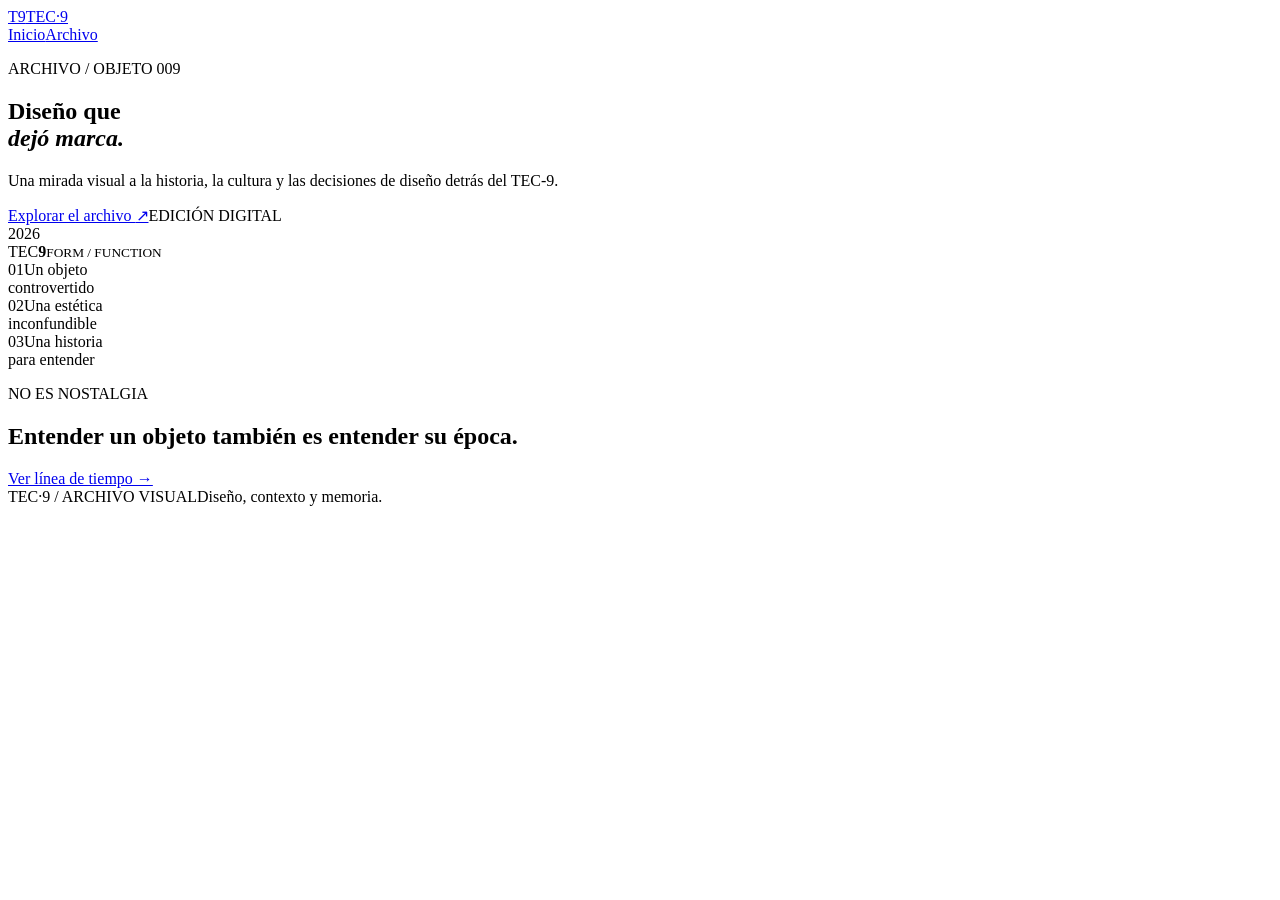
==== index.html @ cc38da4a "Create index.html" ====
<!doctype html>
<html lang="es">
<head>
  <meta charset="utf-8">
  <meta name="viewport" content="width=device-width, initial-scale=1">
  <title>TEC-9 — Archivo de diseño</title>
  <meta name="description" content="Un archivo visual e histórico sobre el diseño TEC-9.">
  <link rel="stylesheet" href="styles.css">
</head>
<body>
  <header class="nav shell">
    <a class="brand" href="index.html"><span class="brand-mark">T9</span><span>TEC<span class="accent">·</span>9</span></a>
    <nav><a class="active" href="index.html">Inicio</a><a href="historia.html">Archivo</a></nav>
  </header>

  <main>
    <section class="hero shell">
      <div class="hero-copy">
        <p class="eyebrow">ARCHIVO / OBJETO 009</p>
        <h1>Diseño que<br><em>dejó marca.</em></h1>
        <p class="lede">Una mirada visual a la historia, la cultura y las decisiones de diseño detrás del TEC-9.</p>
        <div class="actions"><a class="button" href="historia.html">Explorar el archivo <span>↗</span></a><span class="micro">EDICIÓN DIGITAL<br>2026</span></div>
      </div>
      <div class="hero-object" aria-label="Ilustración abstracta del objeto TEC-9">
        <div class="glow"></div><div class="object-ring ring-one"></div><div class="object-ring ring-two"></div>
        <div class="object-card"><span>TEC</span><strong>9</strong><small>FORM / FUNCTION</small></div>
        <div class="crosshair"><i></i><b></b><i></i><b></b></div>
      </div>
    </section>

    <section class="stats shell">
      <div><span class="stat-number">01</span><span>Un objeto<br>controvertido</span></div>
      <div><span class="stat-number">02</span><span>Una estética<br>inconfundible</span></div>
      <div><span class="stat-number">03</span><span>Una historia<br>para entender</span></div>
    </section>

    <section class="statement shell"><p class="eyebrow">NO ES NOSTALGIA</p><h2>Entender un objeto también es entender <span>su época.</span></h2><a href="historia.html" class="text-link">Ver línea de tiempo →</a></section>
  </main>
  <footer class="shell footer"><span>TEC·9 / ARCHIVO VISUAL</span><span>Diseño, contexto y memoria.</span></footer>
</body>
</html>
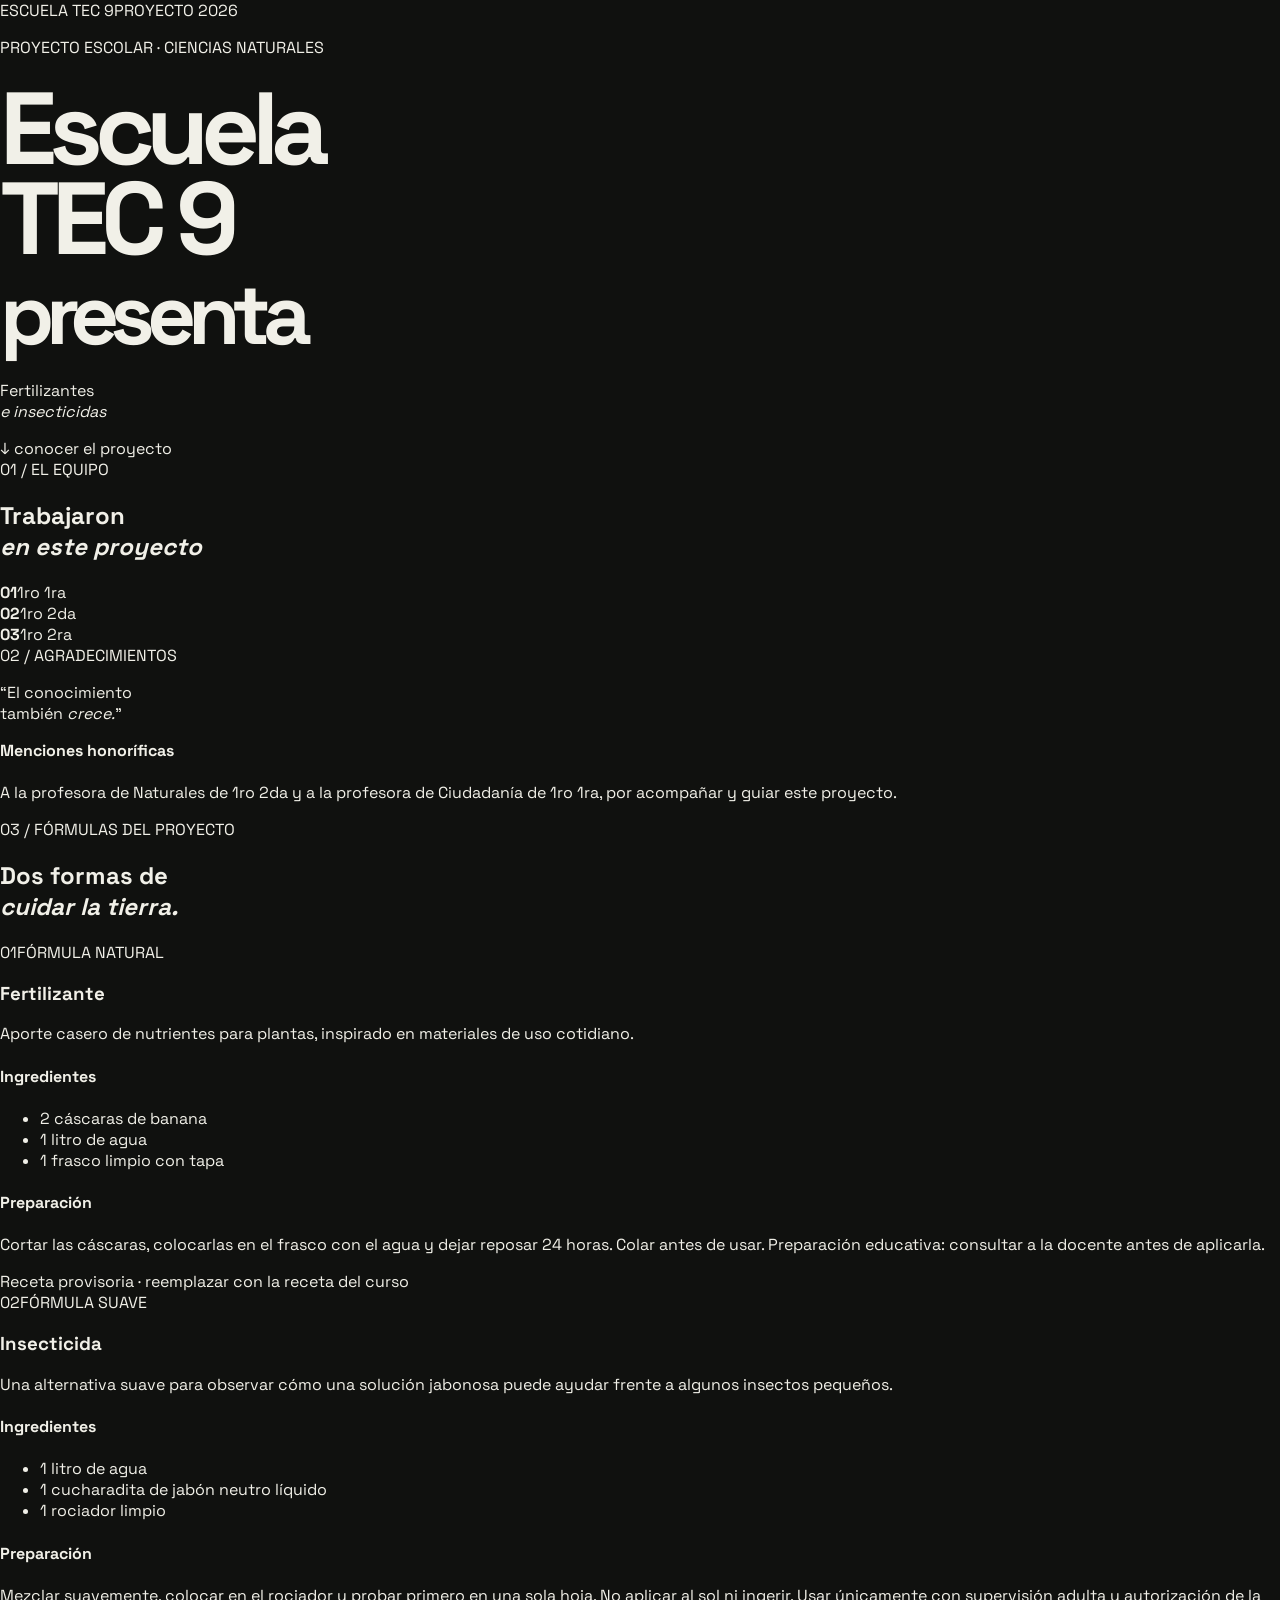
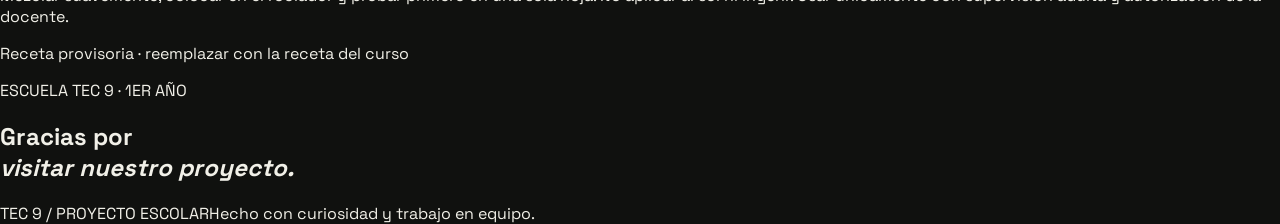
==== commit 4fc885c7: "Redesign TEC 9 school project website" ====
--- a/index.html
+++ b/index.html
@@ -1,41 +1,14 @@
 <!doctype html>
 <html lang="es">
-<head>
-  <meta charset="utf-8">
-  <meta name="viewport" content="width=device-width, initial-scale=1">
-  <title>TEC-9 — Archivo de diseño</title>
-  <meta name="description" content="Un archivo visual e histórico sobre el diseño TEC-9.">
-  <link rel="stylesheet" href="styles.css">
-</head>
+<head><meta charset="utf-8"><meta name="viewport" content="width=device-width,initial-scale=1"><title>Escuela TEC 9 presenta — Fertilizantes e insecticidas</title><meta name="description" content="Proyecto escolar sobre fertilizantes e insecticidas naturales."><link rel="stylesheet" href="styles.css"></head>
 <body>
-  <header class="nav shell">
-    <a class="brand" href="index.html"><span class="brand-mark">T9</span><span>TEC<span class="accent">·</span>9</span></a>
-    <nav><a class="active" href="index.html">Inicio</a><a href="historia.html">Archivo</a></nav>
-  </header>
-
+  <div class="grain"></div>
+  <header class="top"><span>ESCUELA TEC 9</span><span>PROYECTO 2026</span></header>
   <main>
-    <section class="hero shell">
-      <div class="hero-copy">
-        <p class="eyebrow">ARCHIVO / OBJETO 009</p>
-        <h1>Diseño que<br><em>dejó marca.</em></h1>
-        <p class="lede">Una mirada visual a la historia, la cultura y las decisiones de diseño detrás del TEC-9.</p>
-        <div class="actions"><a class="button" href="historia.html">Explorar el archivo <span>↗</span></a><span class="micro">EDICIÓN DIGITAL<br>2026</span></div>
-      </div>
-      <div class="hero-object" aria-label="Ilustración abstracta del objeto TEC-9">
-        <div class="glow"></div><div class="object-ring ring-one"></div><div class="object-ring ring-two"></div>
-        <div class="object-card"><span>TEC</span><strong>9</strong><small>FORM / FUNCTION</small></div>
-        <div class="crosshair"><i></i><b></b><i></i><b></b></div>
-      </div>
-    </section>
-
-    <section class="stats shell">
-      <div><span class="stat-number">01</span><span>Un objeto<br>controvertido</span></div>
-      <div><span class="stat-number">02</span><span>Una estética<br>inconfundible</span></div>
-      <div><span class="stat-number">03</span><span>Una historia<br>para entender</span></div>
-    </section>
-
-    <section class="statement shell"><p class="eyebrow">NO ES NOSTALGIA</p><h2>Entender un objeto también es entender <span>su época.</span></h2><a href="historia.html" class="text-link">Ver línea de tiempo →</a></section>
-  </main>
-  <footer class="shell footer"><span>TEC·9 / ARCHIVO VISUAL</span><span>Diseño, contexto y memoria.</span></footer>
-</body>
-</html>
+    <section class="cover"><div class="orb orb-a"></div><div class="orb orb-b"></div><p class="kicker reveal">PROYECTO ESCOLAR · CIENCIAS NATURALES</p><h1 class="reveal delay-1">Escuela<br><span>TEC 9</span><br><small>presenta</small></h1><div class="title-line reveal delay-2"><span></span><p>Fertilizantes<br><i>e insecticidas</i></p></div><a class="scroll reveal delay-3" href="#equipo">↓ conocer el proyecto</a></section>
+    <section id="equipo" class="section team"><div class="section-label">01 / EL EQUIPO</div><div><h2>Trabajaron<br><em>en este proyecto</em></h2><div class="classes"><div><b>01</b><span>1ro 1ra</span></div><div><b>02</b><span>1ro 2da</span></div><div><b>03</b><span>1ro 2ra</span></div></div></div></section>
+    <section class="honors"><div class="section-label">02 / AGRADECIMIENTOS</div><div class="honor-copy"><p class="big-quote">“El conocimiento<br>también <em>crece.</em>”</p><p class="honor-text"><strong>Menciones honoríficas</strong><br><br>A la profesora de Naturales de 1ro 2da y a la profesora de Ciudadanía de 1ro 1ra, por acompañar y guiar este proyecto.</p></div></section>
+    <section id="recetas" class="recipes section"><div class="section-label">03 / FÓRMULAS DEL PROYECTO</div><h2>Dos formas de<br><em>cuidar la tierra.</em></h2><div class="recipe-grid"><article class="recipe fertilizer"><div class="recipe-top"><span class="number">01</span><span class="tag">FÓRMULA NATURAL</span></div><h3>Fertilizante</h3><p class="intro">Aporte casero de nutrientes para plantas, inspirado en materiales de uso cotidiano.</p><h4>Ingredientes</h4><ul><li>2 cáscaras de banana</li><li>1 litro de agua</li><li>1 frasco limpio con tapa</li></ul><h4>Preparación</h4><p>Cortar las cáscaras, colocarlas en el frasco con el agua y dejar reposar 24 horas. Colar antes de usar. Preparación educativa: consultar a la docente antes de aplicarla.</p><span class="recipe-note">Receta provisoria · reemplazar con la receta del curso</span></article><article class="recipe insecticide"><div class="recipe-top"><span class="number">02</span><span class="tag">FÓRMULA SUAVE</span></div><h3>Insecticida</h3><p class="intro">Una alternativa suave para observar cómo una solución jabonosa puede ayudar frente a algunos insectos pequeños.</p><h4>Ingredientes</h4><ul><li>1 litro de agua</li><li>1 cucharadita de jabón neutro líquido</li><li>1 rociador limpio</li></ul><h4>Preparación</h4><p>Mezclar suavemente, colocar en el rociador y probar primero en una sola hoja. No aplicar al sol ni ingerir. Usar únicamente con supervisión adulta y autorización de la docente.</p><span class="recipe-note">Receta provisoria · reemplazar con la receta del curso</span></article></div></section>
+    <section class="closing"><p class="kicker">ESCUELA TEC 9 · 1ER AÑO</p><h2>Gracias por<br><em>visitar nuestro proyecto.</em></h2></section>
+  </main><footer><span>TEC 9 / PROYECTO ESCOLAR</span><span>Hecho con curiosidad y trabajo en equipo.</span></footer>
+</body></html>
--- a/styles.css
+++ b/styles.css
@@ -0,0 +1,2 @@
+@import url('https://fonts.googleapis.com/css2?family=DM+Mono:wght@400;500&family=Space+Grotesk:wght@400;500;600;700&display=swap');
+:root{--bg:#10110f;--panel:#171916;--ink:#f1f0e8;--muted:#a5a69a;--line:#34372e;--lime:#d8f56b;--orange:#ff704d}*{box-sizing:border-box}body{margin:0;background:var(--bg);color:var(--ink);font-family:'Space Grotesk',sans-serif}a{color:inherit;text-decoration:none}.shell{width:min(1120px,calc(100% - 48px));margin:auto}.nav{height:92px;display:flex;align-items:center;justify-content:space-between;border-bottom:1px solid var(--line)}.brand{display:flex;align-items:center;gap:10px;font-weight:700;letter-spacing:.08em}.brand-mark{display:grid;place-items:center;width:34px;height:34px;border:1px solid var(--lime);color:var(--lime);font:500 12px 'DM Mono',monospace}.accent{color:var(--lime)}nav{display:flex;gap:30px;font:12px 'DM Mono',monospace;text-transform:uppercase;color:var(--muted)}nav a{padding:10px 0}nav a.active,nav a:hover{color:var(--lime)}.hero{min-height:590px;display:grid;grid-template-columns:1fr 1fr;align-items:center;gap:40px}.eyebrow,.micro,.year,.note>span{font:500 11px 'DM Mono',monospace;letter-spacing:.13em;color:var(--lime)}h1{font-size:clamp(58px,8vw,104px);line-height:.88;letter-spacing:-.08em;margin:26px 0}.hero h1 em,.archive h1 em{font-style:normal;color:var(--lime)}.lede{max-width:390px;color:var(--muted);font-size:17px;line-height:1.5}.actions{display:flex;align-items:center;gap:25px;margin-top:38px}.button{background:var(--lime);color:#161811;padding:16px 20px;font-weight:700}.button span{margin-left:22px}.micro{color:var(--muted);line-height:1.5}.hero-object{height:430px;position:relative;display:grid;place-items:center;background:radial-gradient(circle at center,rgba(216,245,107,.18),transparent 35%)}.glow{position:absolute;width:210px;height:210px;border-radius:50%;background:var(--lime);filter:blur(80px);opacity:.13}.object-ring{position:absolute;border:1px solid var(--line);border-radius:50%}.ring-one{width:330px;height:330px}.ring-two{width:470px;height:470px;border-style:dashed;opacity:.6}.object-card{width:230px;height:300px;background:linear-gradient(145deg,#22251f,#0c0d0c);border:1px solid #626956;transform:rotate(-12deg);padding:27px;display:flex;flex-direction:column;justify-content:space-between;box-shadow:30px 30px 0 rgba(0,0,0,.22)}.object-card span{font:500 18px 'DM Mono';color:var(--lime)}.object-card strong{font-size:180px;line-height:.7;letter-spacing:-.15em}.object-card small{font:10px 'DM Mono';color:var(--muted);letter-spacing:.14em}.crosshair{position:absolute;width:290px;height:290px;border:1px solid var(--orange);border-radius:50%;opacity:.8}.crosshair i,.crosshair b{position:absolute;background:var(--orange)}.crosshair i{width:1px;height:20px;left:50%;top:-10px}.crosshair b{width:20px;height:1px;top:50%;left:-10px}.crosshair i:nth-child(3){top:auto;bottom:-10px}.crosshair b:nth-child(4){left:auto;right:-10px}.stats{border-top:1px solid var(--line);border-bottom:1px solid var(--line);display:grid;grid-template-columns:repeat(3,1fr);padding:27px 0}.stats div{display:flex;gap:20px;align-items:center;border-right:1px solid var(--line);padding-left:28px;color:var(--muted);font:13px 'DM Mono';line-height:1.5}.stats div:first-child{padding-left:0}.stats div:last-child{border:0}.stat-number{color:var(--lime);font-size:24px}.statement{padding:140px 0}.statement h2{max-width:800px;font-size:clamp(36px,5vw,64px);line-height:1.05;letter-spacing:-.06em;margin:25px 0 35px}.statement h2 span{color:var(--muted)}.text-link{color:var(--lime);font:13px 'DM Mono'}.footer{border-top:1px solid var(--line);padding:24px 0 35px;display:flex;justify-content:space-between;color:var(--muted);font:10px 'DM Mono';letter-spacing:.08em}.archive{padding:85px 0 110px}.archive-head{display:grid;grid-template-columns:1fr 1fr;gap:80px;align-items:end;margin-bottom:90px}.archive h1{font-size:clamp(58px,8vw,100px);margin-bottom:0}.archive-intro{color:var(--muted);line-height:1.6;max-width:390px;margin:0}.timeline{border-top:1px solid var(--line)}.timeline article{display:grid;grid-template-columns:170px 1fr;gap:30px;padding:30px 0;border-bottom:1px solid var(--line)}.timeline h2{font-size:27px;margin:0 0 10px}.timeline p{color:var(--muted);line-height:1.6;max-width:570px;margin:0}.year{padding-top:6px}.note{display:flex;gap:38px;background:var(--panel);padding:24px;margin:56px 0 32px}.note p{margin:0;color:var(--muted);font-size:13px;line-height:1.5}@media(max-width:700px){.shell{width:min(100% - 32px,1120px)}.nav{height:75px}.hero{grid-template-columns:1fr;padding:70px 0 45px}.hero-object{height:330px;order:-1}.object-card{transform:rotate(-8deg) scale(.78)}.ring-two{width:330px;height:330px}.crosshair{width:220px;height:220px}.stats{grid-template-columns:1fr;gap:18px}.stats div{border:0;padding-left:0}.statement{padding:90px 0}.archive{padding-top:60px}.archive-head{grid-template-columns:1fr;gap:30px;margin-bottom:55px}.timeline article{grid-template-columns:80px 1fr;gap:10px}.timeline h2{font-size:22px}.note{display:block}.note p{margin-top:14px}.footer{display:block;line-height:2}.footer span{display:block}}
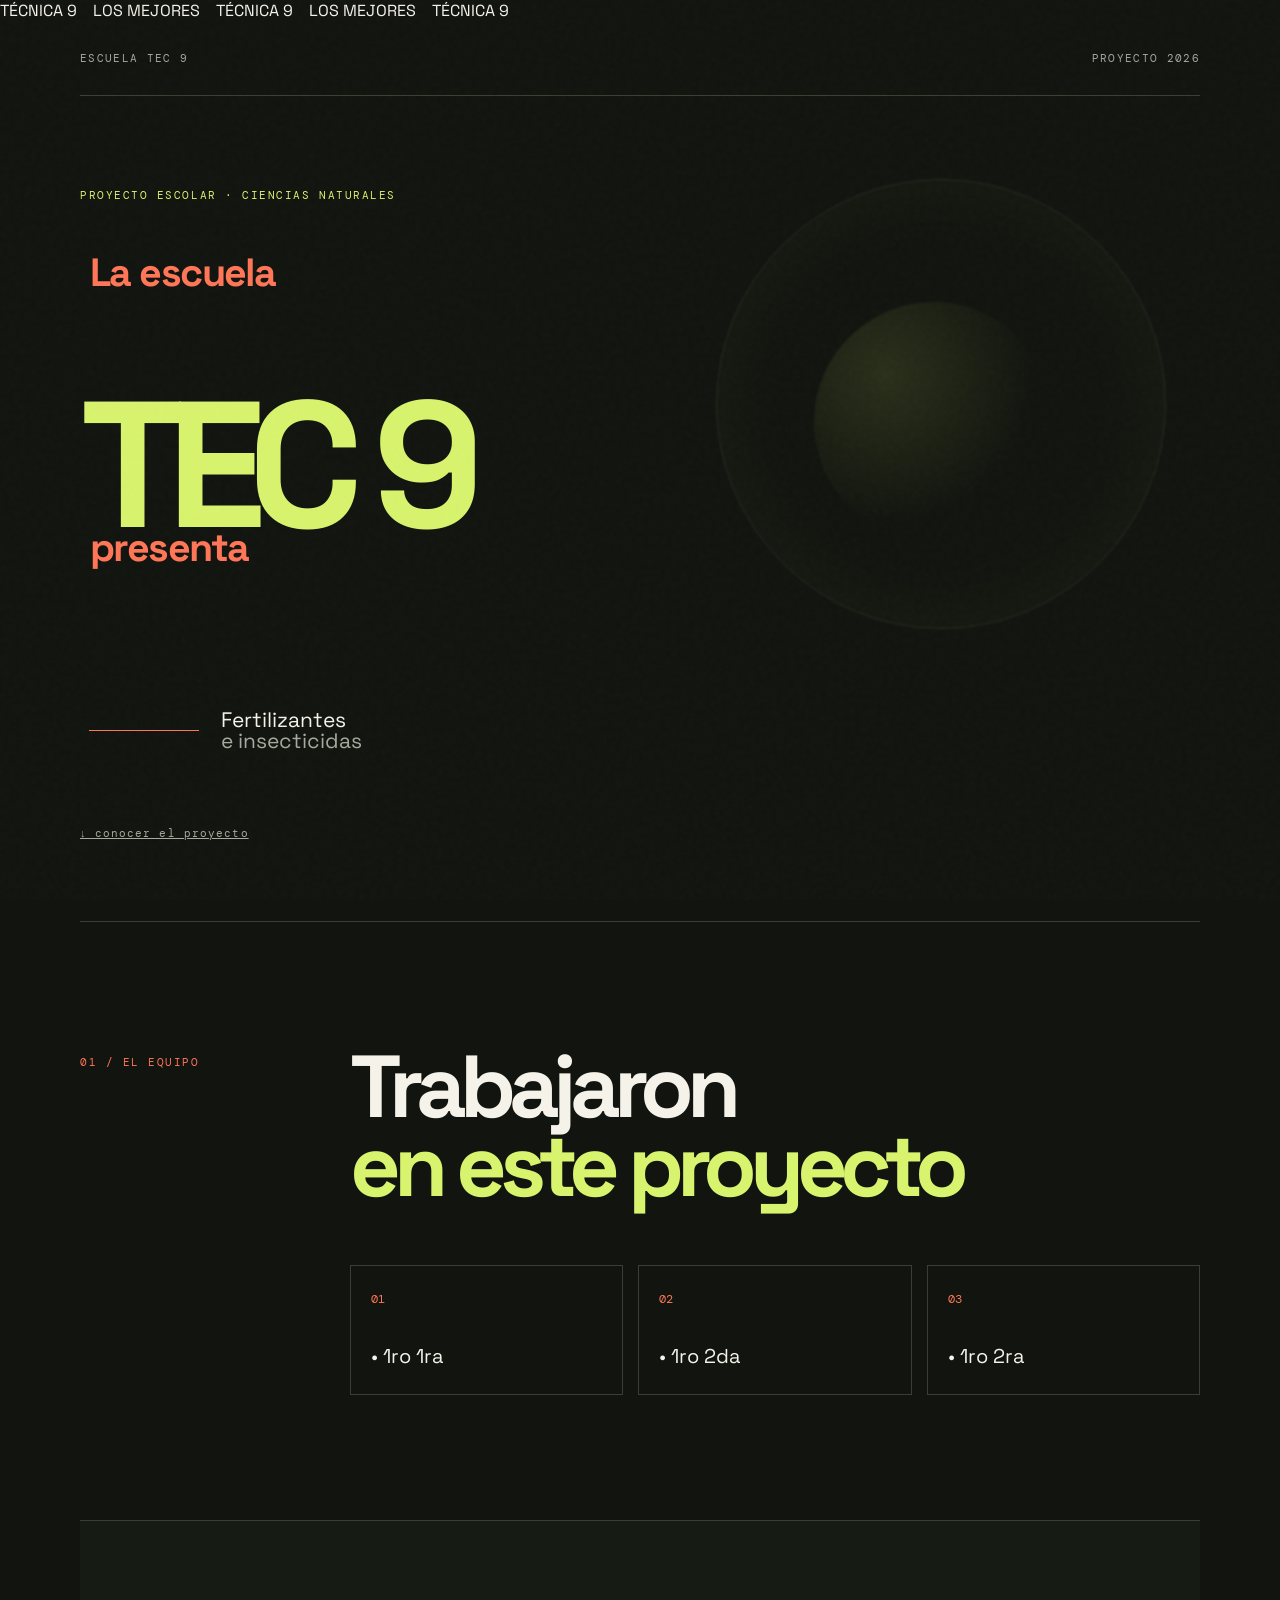
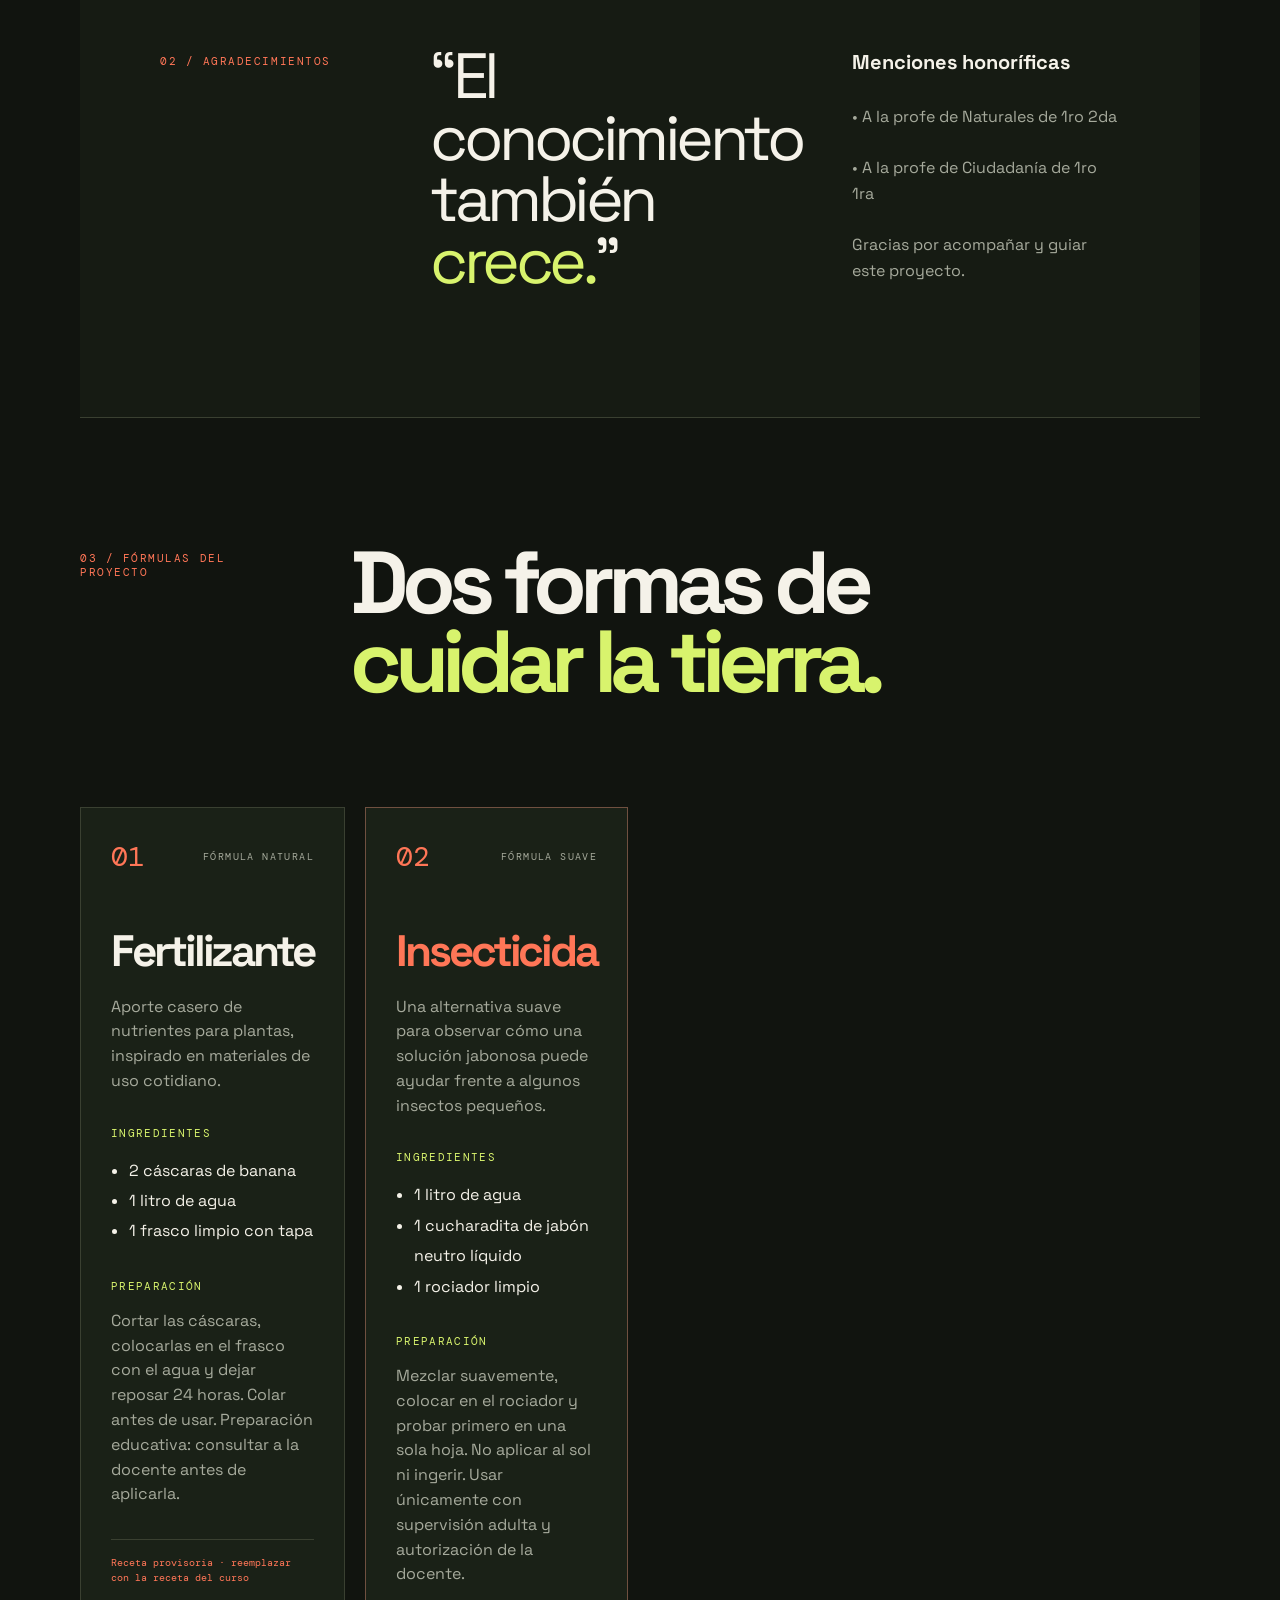
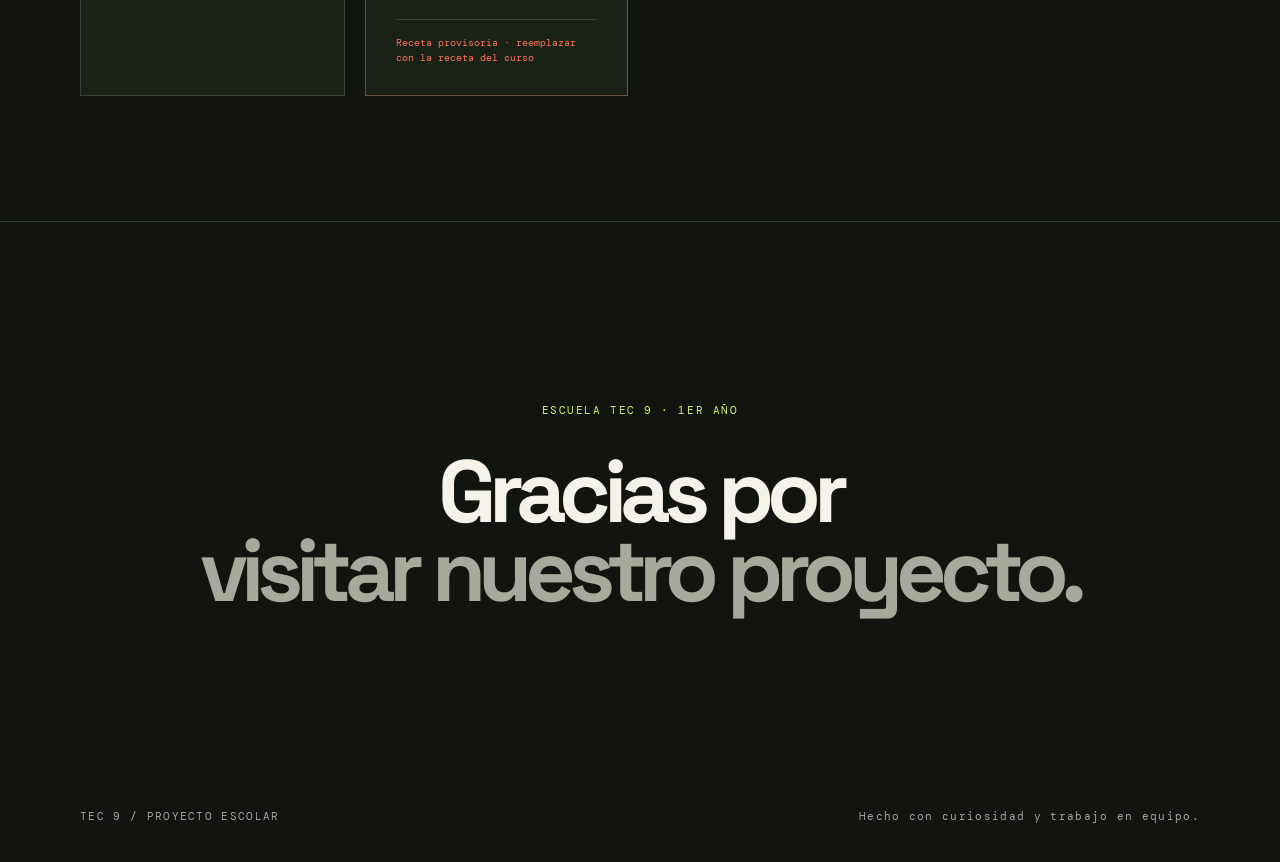
==== commit 17e496b7: "Center title and add emerald school banner" ====
--- a/index.html
+++ b/index.html
@@ -2,12 +2,12 @@
 <html lang="es">
 <head><meta charset="utf-8"><meta name="viewport" content="width=device-width,initial-scale=1"><title>Escuela TEC 9 presenta — Fertilizantes e insecticidas</title><meta name="description" content="Proyecto escolar sobre fertilizantes e insecticidas naturales."><link rel="stylesheet" href="styles.css"></head>
 <body>
-  <div class="grain"></div>
+  <div class="grain"></div><div class="ribbon" aria-hidden="true"><span>TÉCNICA 9&nbsp;&nbsp;&nbsp; LOS MEJORES&nbsp;&nbsp;&nbsp; TÉCNICA 9&nbsp;&nbsp;&nbsp; LOS MEJORES&nbsp;&nbsp;&nbsp; TÉCNICA 9</span></div>
   <header class="top"><span>ESCUELA TEC 9</span><span>PROYECTO 2026</span></header>
   <main>
-    <section class="cover"><div class="orb orb-a"></div><div class="orb orb-b"></div><p class="kicker reveal">PROYECTO ESCOLAR · CIENCIAS NATURALES</p><h1 class="reveal delay-1">Escuela<br><span>TEC 9</span><br><small>presenta</small></h1><div class="title-line reveal delay-2"><span></span><p>Fertilizantes<br><i>e insecticidas</i></p></div><a class="scroll reveal delay-3" href="#equipo">↓ conocer el proyecto</a></section>
-    <section id="equipo" class="section team"><div class="section-label">01 / EL EQUIPO</div><div><h2>Trabajaron<br><em>en este proyecto</em></h2><div class="classes"><div><b>01</b><span>1ro 1ra</span></div><div><b>02</b><span>1ro 2da</span></div><div><b>03</b><span>1ro 2ra</span></div></div></div></section>
-    <section class="honors"><div class="section-label">02 / AGRADECIMIENTOS</div><div class="honor-copy"><p class="big-quote">“El conocimiento<br>también <em>crece.</em>”</p><p class="honor-text"><strong>Menciones honoríficas</strong><br><br>A la profesora de Naturales de 1ro 2da y a la profesora de Ciudadanía de 1ro 1ra, por acompañar y guiar este proyecto.</p></div></section>
+    <section class="cover"><div class="orb orb-a"></div><div class="orb orb-b"></div><p class="kicker reveal">PROYECTO ESCOLAR · CIENCIAS NATURALES</p><h1 class="reveal delay-1"><small>La escuela</small><br><span>TEC 9</span><br><small>presenta</small></h1><div class="title-line reveal delay-2"><span></span><p>Fertilizantes<br><i>e insecticidas</i></p></div><a class="scroll reveal delay-3" href="#equipo">↓ conocer el proyecto</a></section>
+    <section id="equipo" class="section team"><div class="section-label">01 / EL EQUIPO</div><div><h2>Trabajaron<br><em>en este proyecto</em></h2><div class="classes"><div><b>01</b><span>• 1ro 1ra</span></div><div><b>02</b><span>• 1ro 2da</span></div><div><b>03</b><span>• 1ro 2ra</span></div></div></div></section>
+    <section class="honors"><div class="section-label">02 / AGRADECIMIENTOS</div><div class="honor-copy"><p class="big-quote">“El conocimiento<br>también <em>crece.</em>”</p><p class="honor-text"><strong>Menciones honoríficas</strong><br><br>• A la profe de Naturales de 1ro 2da<br><br>• A la profe de Ciudadanía de 1ro 1ra<br><br><span>Gracias por acompañar y guiar este proyecto.</span></p></div></section>
     <section id="recetas" class="recipes section"><div class="section-label">03 / FÓRMULAS DEL PROYECTO</div><h2>Dos formas de<br><em>cuidar la tierra.</em></h2><div class="recipe-grid"><article class="recipe fertilizer"><div class="recipe-top"><span class="number">01</span><span class="tag">FÓRMULA NATURAL</span></div><h3>Fertilizante</h3><p class="intro">Aporte casero de nutrientes para plantas, inspirado en materiales de uso cotidiano.</p><h4>Ingredientes</h4><ul><li>2 cáscaras de banana</li><li>1 litro de agua</li><li>1 frasco limpio con tapa</li></ul><h4>Preparación</h4><p>Cortar las cáscaras, colocarlas en el frasco con el agua y dejar reposar 24 horas. Colar antes de usar. Preparación educativa: consultar a la docente antes de aplicarla.</p><span class="recipe-note">Receta provisoria · reemplazar con la receta del curso</span></article><article class="recipe insecticide"><div class="recipe-top"><span class="number">02</span><span class="tag">FÓRMULA SUAVE</span></div><h3>Insecticida</h3><p class="intro">Una alternativa suave para observar cómo una solución jabonosa puede ayudar frente a algunos insectos pequeños.</p><h4>Ingredientes</h4><ul><li>1 litro de agua</li><li>1 cucharadita de jabón neutro líquido</li><li>1 rociador limpio</li></ul><h4>Preparación</h4><p>Mezclar suavemente, colocar en el rociador y probar primero en una sola hoja. No aplicar al sol ni ingerir. Usar únicamente con supervisión adulta y autorización de la docente.</p><span class="recipe-note">Receta provisoria · reemplazar con la receta del curso</span></article></div></section>
     <section class="closing"><p class="kicker">ESCUELA TEC 9 · 1ER AÑO</p><h2>Gracias por<br><em>visitar nuestro proyecto.</em></h2></section>
   </main><footer><span>TEC 9 / PROYECTO ESCOLAR</span><span>Hecho con curiosidad y trabajo en equipo.</span></footer>
--- a/styles.css
+++ b/styles.css
@@ -1,2 +1,2 @@
 @import url('https://fonts.googleapis.com/css2?family=DM+Mono:wght@400;500&family=Space+Grotesk:wght@400;500;600;700&display=swap');
-:root{--bg:#10110f;--panel:#171916;--ink:#f1f0e8;--muted:#a5a69a;--line:#34372e;--lime:#d8f56b;--orange:#ff704d}*{box-sizing:border-box}body{margin:0;background:var(--bg);color:var(--ink);font-family:'Space Grotesk',sans-serif}a{color:inherit;text-decoration:none}.shell{width:min(1120px,calc(100% - 48px));margin:auto}.nav{height:92px;display:flex;align-items:center;justify-content:space-between;border-bottom:1px solid var(--line)}.brand{display:flex;align-items:center;gap:10px;font-weight:700;letter-spacing:.08em}.brand-mark{display:grid;place-items:center;width:34px;height:34px;border:1px solid var(--lime);color:var(--lime);font:500 12px 'DM Mono',monospace}.accent{color:var(--lime)}nav{display:flex;gap:30px;font:12px 'DM Mono',monospace;text-transform:uppercase;color:var(--muted)}nav a{padding:10px 0}nav a.active,nav a:hover{color:var(--lime)}.hero{min-height:590px;display:grid;grid-template-columns:1fr 1fr;align-items:center;gap:40px}.eyebrow,.micro,.year,.note>span{font:500 11px 'DM Mono',monospace;letter-spacing:.13em;color:var(--lime)}h1{font-size:clamp(58px,8vw,104px);line-height:.88;letter-spacing:-.08em;margin:26px 0}.hero h1 em,.archive h1 em{font-style:normal;color:var(--lime)}.lede{max-width:390px;color:var(--muted);font-size:17px;line-height:1.5}.actions{display:flex;align-items:center;gap:25px;margin-top:38px}.button{background:var(--lime);color:#161811;padding:16px 20px;font-weight:700}.button span{margin-left:22px}.micro{color:var(--muted);line-height:1.5}.hero-object{height:430px;position:relative;display:grid;place-items:center;background:radial-gradient(circle at center,rgba(216,245,107,.18),transparent 35%)}.glow{position:absolute;width:210px;height:210px;border-radius:50%;background:var(--lime);filter:blur(80px);opacity:.13}.object-ring{position:absolute;border:1px solid var(--line);border-radius:50%}.ring-one{width:330px;height:330px}.ring-two{width:470px;height:470px;border-style:dashed;opacity:.6}.object-card{width:230px;height:300px;background:linear-gradient(145deg,#22251f,#0c0d0c);border:1px solid #626956;transform:rotate(-12deg);padding:27px;display:flex;flex-direction:column;justify-content:space-between;box-shadow:30px 30px 0 rgba(0,0,0,.22)}.object-card span{font:500 18px 'DM Mono';color:var(--lime)}.object-card strong{font-size:180px;line-height:.7;letter-spacing:-.15em}.object-card small{font:10px 'DM Mono';color:var(--muted);letter-spacing:.14em}.crosshair{position:absolute;width:290px;height:290px;border:1px solid var(--orange);border-radius:50%;opacity:.8}.crosshair i,.crosshair b{position:absolute;background:var(--orange)}.crosshair i{width:1px;height:20px;left:50%;top:-10px}.crosshair b{width:20px;height:1px;top:50%;left:-10px}.crosshair i:nth-child(3){top:auto;bottom:-10px}.crosshair b:nth-child(4){left:auto;right:-10px}.stats{border-top:1px solid var(--line);border-bottom:1px solid var(--line);display:grid;grid-template-columns:repeat(3,1fr);padding:27px 0}.stats div{display:flex;gap:20px;align-items:center;border-right:1px solid var(--line);padding-left:28px;color:var(--muted);font:13px 'DM Mono';line-height:1.5}.stats div:first-child{padding-left:0}.stats div:last-child{border:0}.stat-number{color:var(--lime);font-size:24px}.statement{padding:140px 0}.statement h2{max-width:800px;font-size:clamp(36px,5vw,64px);line-height:1.05;letter-spacing:-.06em;margin:25px 0 35px}.statement h2 span{color:var(--muted)}.text-link{color:var(--lime);font:13px 'DM Mono'}.footer{border-top:1px solid var(--line);padding:24px 0 35px;display:flex;justify-content:space-between;color:var(--muted);font:10px 'DM Mono';letter-spacing:.08em}.archive{padding:85px 0 110px}.archive-head{display:grid;grid-template-columns:1fr 1fr;gap:80px;align-items:end;margin-bottom:90px}.archive h1{font-size:clamp(58px,8vw,100px);margin-bottom:0}.archive-intro{color:var(--muted);line-height:1.6;max-width:390px;margin:0}.timeline{border-top:1px solid var(--line)}.timeline article{display:grid;grid-template-columns:170px 1fr;gap:30px;padding:30px 0;border-bottom:1px solid var(--line)}.timeline h2{font-size:27px;margin:0 0 10px}.timeline p{color:var(--muted);line-height:1.6;max-width:570px;margin:0}.year{padding-top:6px}.note{display:flex;gap:38px;background:var(--panel);padding:24px;margin:56px 0 32px}.note p{margin:0;color:var(--muted);font-size:13px;line-height:1.5}@media(max-width:700px){.shell{width:min(100% - 32px,1120px)}.nav{height:75px}.hero{grid-template-columns:1fr;padding:70px 0 45px}.hero-object{height:330px;order:-1}.object-card{transform:rotate(-8deg) scale(.78)}.ring-two{width:330px;height:330px}.crosshair{width:220px;height:220px}.stats{grid-template-columns:1fr;gap:18px}.stats div{border:0;padding-left:0}.statement{padding:90px 0}.archive{padding-top:60px}.archive-head{grid-template-columns:1fr;gap:30px;margin-bottom:55px}.timeline article{grid-template-columns:80px 1fr;gap:10px}.timeline h2{font-size:22px}.note{display:block}.note p{margin-top:14px}.footer{display:block;line-height:2}.footer span{display:block}}
+:root{--ink:#f5f2e9;--muted:#a6aa9c;--bg:#11140f;--green:#d8f36d;--orange:#ff7657;--line:#3a4031;--card:#1a2117}*{box-sizing:border-box}html{scroll-behavior:smooth}body{margin:0;background:var(--bg);color:var(--ink);font-family:'Space Grotesk',sans-serif}.grain{position:fixed;inset:0;pointer-events:none;opacity:.035;z-index:5;background-image:url("data:image/svg+xml,%3Csvg viewBox='0 0 180 180' xmlns='http://www.w3.org/2000/svg'%3E%3Cfilter id='n'%3E%3CfeTurbulence type='fractalNoise' baseFrequency='.9' numOctaves='3' stitchTiles='stitch'/%3E%3C/filter%3E%3Crect width='100%25' height='100%25' filter='url(%23n)' opacity='.7'/%3E%3C/svg%3E")}a{color:inherit}.top,footer{width:min(1120px,calc(100% - 48px));margin:auto;display:flex;justify-content:space-between;font:11px 'DM Mono';letter-spacing:.12em;color:var(--muted)}.top{padding:30px 0;border-bottom:1px solid var(--line)}.cover{min-height:calc(100vh - 75px);width:min(1120px,calc(100% - 48px));margin:auto;display:flex;flex-direction:column;justify-content:center;position:relative;overflow:hidden}.kicker,.section-label,.tag{font:11px 'DM Mono';letter-spacing:.14em;color:var(--green)}h1{font-size:clamp(75px,14vw,190px);line-height:.77;letter-spacing:-.1em;margin:45px 0 38px;position:relative;z-index:1}h1 span{color:var(--green)}h1 small{font-size:.22em;letter-spacing:-.04em;color:var(--orange);vertical-align:top;margin-left:10px}.title-line{display:flex;align-items:center;gap:22px;margin-left:9px}.title-line>span{height:1px;width:110px;background:var(--orange)}.title-line p{font-size:21px;line-height:1;margin:0}.title-line i{color:var(--muted);font-style:normal}.scroll{margin-top:75px;color:var(--muted);font:11px 'DM Mono';letter-spacing:.1em}.orb{position:absolute;border-radius:50%;filter:blur(1px);opacity:.55}.orb-a{width:450px;height:450px;right:3%;top:10%;border:1px solid var(--line);box-shadow:inset 0 0 90px rgba(216,243,109,.08)}.orb-b{width:240px;height:240px;right:13%;top:25%;background:radial-gradient(circle at 30% 30%,var(--green),transparent 65%);opacity:.12}.section,.honors{width:min(1120px,calc(100% - 48px));margin:auto;padding:125px 0;border-top:1px solid var(--line);display:grid;grid-template-columns:220px 1fr;gap:50px}.section-label{padding-top:8px;color:var(--orange)}h2{font-size:clamp(48px,7vw,88px);line-height:.9;letter-spacing:-.08em;margin:0 0 60px}h2 em{font-style:normal;color:var(--green)}.classes{display:grid;grid-template-columns:repeat(3,1fr);gap:15px}.classes div{border:1px solid var(--line);padding:25px 20px;min-height:130px;display:flex;flex-direction:column;justify-content:space-between}.classes b{font:12px 'DM Mono';color:var(--orange)}.classes span{font-size:20px}.honors{background:#161b13;max-width:none;padding-left:max(24px,calc((100% - 1120px)/2));padding-right:max(24px,calc((100% - 1120px)/2))}.honor-copy{display:grid;grid-template-columns:1.2fr 1fr;gap:50px}.big-quote{font-size:clamp(38px,5vw,70px);letter-spacing:-.07em;line-height:.96;margin:0}.big-quote em{color:var(--green);font-style:normal}.honor-text{color:var(--muted);line-height:1.6;margin:0}.honor-text strong{color:var(--ink);font-size:20px}.recipes h2{margin-bottom:55px}.recipe-grid{display:grid;grid-template-columns:1fr 1fr;gap:20px}.recipe{padding:30px;background:var(--card);border:1px solid var(--line);position:relative}.recipe.insecticide{border-color:#705040}.recipe-top{display:flex;justify-content:space-between;align-items:center}.number{font:28px 'DM Mono';color:var(--orange)}.tag{font-size:10px;color:var(--muted)}h3{font-size:44px;letter-spacing:-.07em;margin:48px 0 15px}.insecticide h3{color:var(--orange)}.intro,.recipe p{color:var(--muted);line-height:1.55}.recipe h4{font:11px 'DM Mono';text-transform:uppercase;letter-spacing:.12em;color:var(--green);margin:32px 0 12px}.recipe ul{padding-left:18px;line-height:1.9}.recipe-note{display:block;border-top:1px solid var(--line);margin-top:32px;padding-top:15px;color:var(--orange);font:10px 'DM Mono';line-height:1.5}.closing{padding:170px 24px;text-align:center;border-top:1px solid var(--line)}.closing h2{margin:35px 0 0}.closing h2 em{color:var(--muted)}footer{padding:24px 0 35px;line-height:2}@keyframes rise{from{opacity:0;transform:translateY(25px)}to{opacity:1;transform:none}}.reveal{animation:rise .9s both}.delay-1{animation-delay:.15s}.delay-2{animation-delay:.3s}.delay-3{animation-delay:.5s}@media(max-width:700px){.top,footer,.cover,.section{width:calc(100% - 32px)}.top{padding:22px 0;font-size:9px}.cover{min-height:calc(100vh - 65px)}.orb-a{width:290px;height:290px;right:-100px;top:20%}h1{font-size:80px;margin:60px 0 35px}.section,.honors{display:block;padding:80px 16px}.section-label{margin-bottom:38px}.classes{grid-template-columns:1fr}.classes div{min-height:95px}.honor-copy{display:block}.honor-text{margin-top:45px}.recipe-grid{grid-template-columns:1fr}.recipe{padding:23px}h3{font-size:38px}.closing{padding:110px 20px}footer{display:block}}
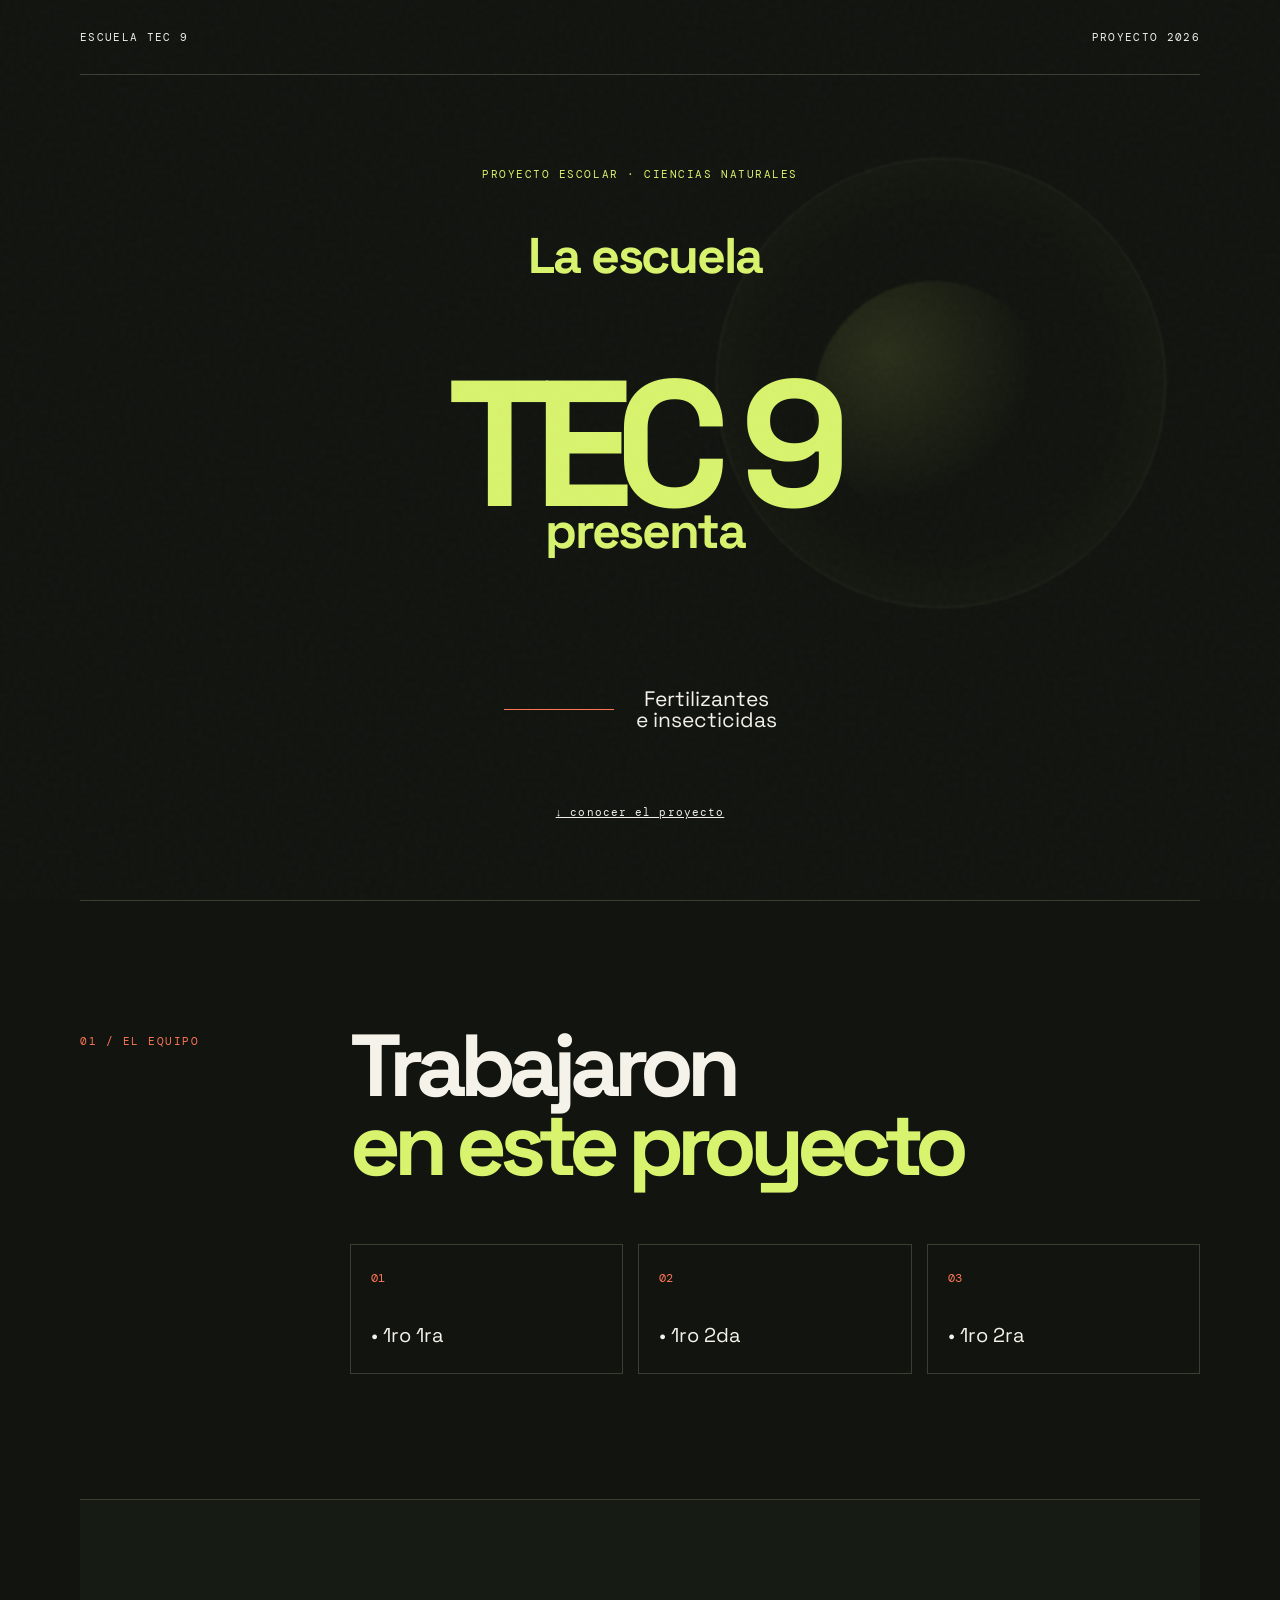
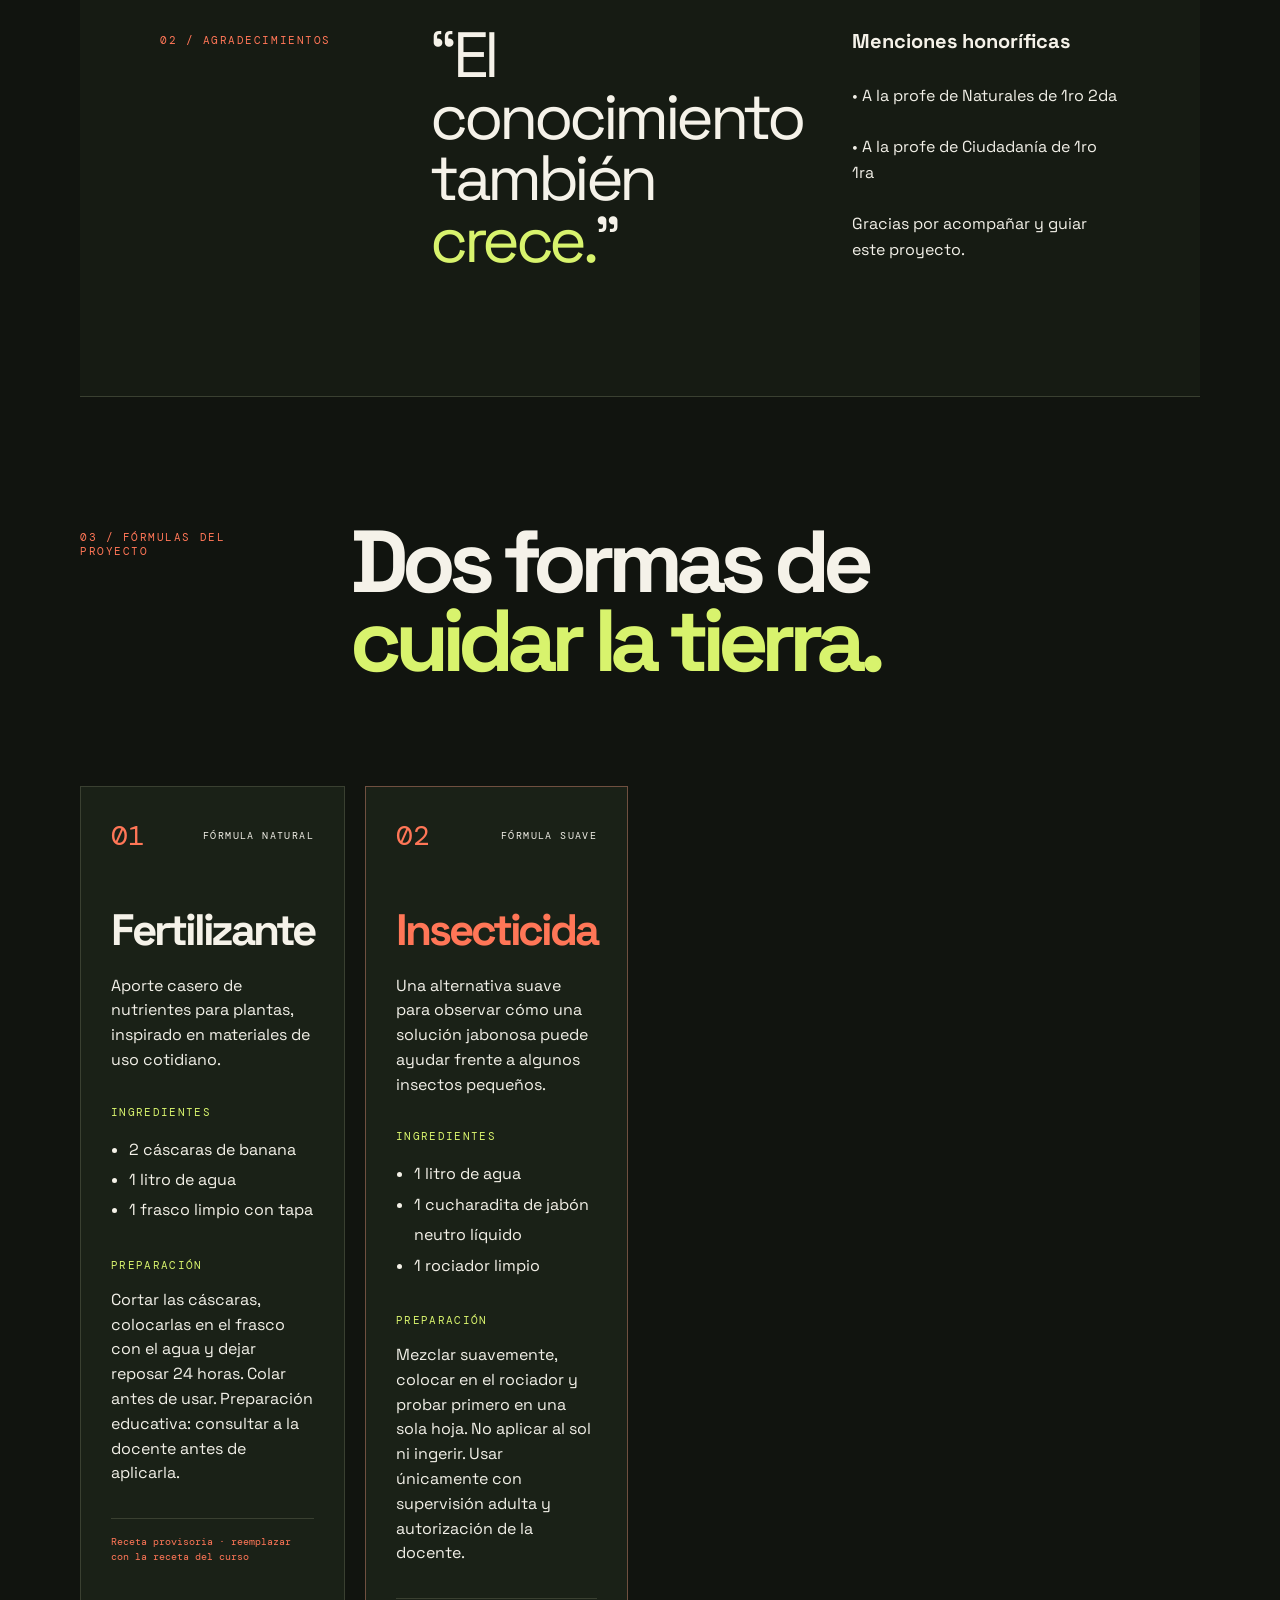
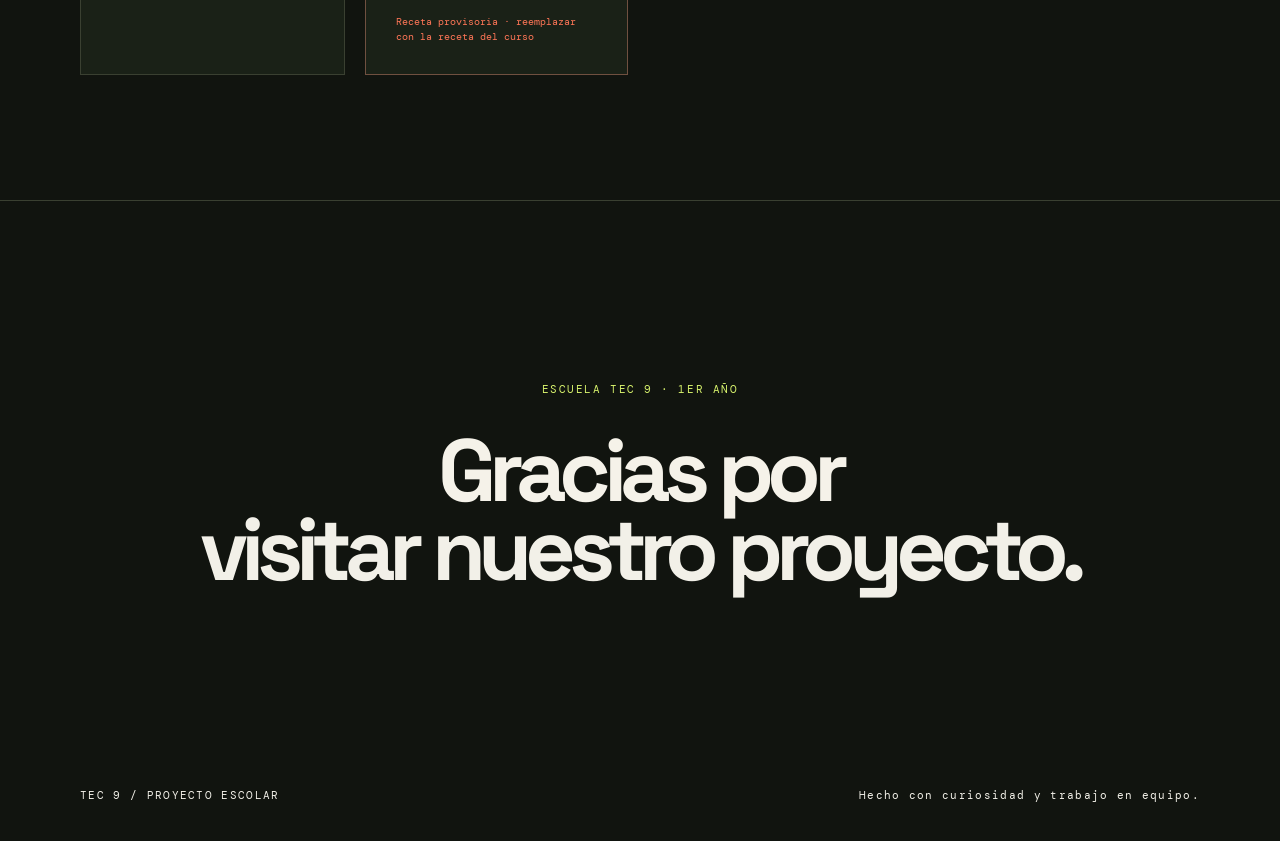
==== commit 6c3d5a88: "Remove ribbon from school website" ====
--- a/index.html
+++ b/index.html
@@ -2,7 +2,7 @@
 <html lang="es">
 <head><meta charset="utf-8"><meta name="viewport" content="width=device-width,initial-scale=1"><title>Escuela TEC 9 presenta — Fertilizantes e insecticidas</title><meta name="description" content="Proyecto escolar sobre fertilizantes e insecticidas naturales."><link rel="stylesheet" href="styles.css"></head>
 <body>
-  <div class="grain"></div><div class="ribbon" aria-hidden="true"><span>TÉCNICA 9&nbsp;&nbsp;&nbsp; LOS MEJORES&nbsp;&nbsp;&nbsp; TÉCNICA 9&nbsp;&nbsp;&nbsp; LOS MEJORES&nbsp;&nbsp;&nbsp; TÉCNICA 9</span></div>
+  <div class="grain"></div>
   <header class="top"><span>ESCUELA TEC 9</span><span>PROYECTO 2026</span></header>
   <main>
     <section class="cover"><div class="orb orb-a"></div><div class="orb orb-b"></div><p class="kicker reveal">PROYECTO ESCOLAR · CIENCIAS NATURALES</p><h1 class="reveal delay-1"><small>La escuela</small><br><span>TEC 9</span><br><small>presenta</small></h1><div class="title-line reveal delay-2"><span></span><p>Fertilizantes<br><i>e insecticidas</i></p></div><a class="scroll reveal delay-3" href="#equipo">↓ conocer el proyecto</a></section>
--- a/styles.css
+++ b/styles.css
@@ -1,2 +1,2 @@
 @import url('https://fonts.googleapis.com/css2?family=DM+Mono:wght@400;500&family=Space+Grotesk:wght@400;500;600;700&display=swap');
-:root{--ink:#f5f2e9;--muted:#a6aa9c;--bg:#11140f;--green:#d8f36d;--orange:#ff7657;--line:#3a4031;--card:#1a2117}*{box-sizing:border-box}html{scroll-behavior:smooth}body{margin:0;background:var(--bg);color:var(--ink);font-family:'Space Grotesk',sans-serif}.grain{position:fixed;inset:0;pointer-events:none;opacity:.035;z-index:5;background-image:url("data:image/svg+xml,%3Csvg viewBox='0 0 180 180' xmlns='http://www.w3.org/2000/svg'%3E%3Cfilter id='n'%3E%3CfeTurbulence type='fractalNoise' baseFrequency='.9' numOctaves='3' stitchTiles='stitch'/%3E%3C/filter%3E%3Crect width='100%25' height='100%25' filter='url(%23n)' opacity='.7'/%3E%3C/svg%3E")}a{color:inherit}.top,footer{width:min(1120px,calc(100% - 48px));margin:auto;display:flex;justify-content:space-between;font:11px 'DM Mono';letter-spacing:.12em;color:var(--muted)}.top{padding:30px 0;border-bottom:1px solid var(--line)}.cover{min-height:calc(100vh - 75px);width:min(1120px,calc(100% - 48px));margin:auto;display:flex;flex-direction:column;justify-content:center;position:relative;overflow:hidden}.kicker,.section-label,.tag{font:11px 'DM Mono';letter-spacing:.14em;color:var(--green)}h1{font-size:clamp(75px,14vw,190px);line-height:.77;letter-spacing:-.1em;margin:45px 0 38px;position:relative;z-index:1}h1 span{color:var(--green)}h1 small{font-size:.22em;letter-spacing:-.04em;color:var(--orange);vertical-align:top;margin-left:10px}.title-line{display:flex;align-items:center;gap:22px;margin-left:9px}.title-line>span{height:1px;width:110px;background:var(--orange)}.title-line p{font-size:21px;line-height:1;margin:0}.title-line i{color:var(--muted);font-style:normal}.scroll{margin-top:75px;color:var(--muted);font:11px 'DM Mono';letter-spacing:.1em}.orb{position:absolute;border-radius:50%;filter:blur(1px);opacity:.55}.orb-a{width:450px;height:450px;right:3%;top:10%;border:1px solid var(--line);box-shadow:inset 0 0 90px rgba(216,243,109,.08)}.orb-b{width:240px;height:240px;right:13%;top:25%;background:radial-gradient(circle at 30% 30%,var(--green),transparent 65%);opacity:.12}.section,.honors{width:min(1120px,calc(100% - 48px));margin:auto;padding:125px 0;border-top:1px solid var(--line);display:grid;grid-template-columns:220px 1fr;gap:50px}.section-label{padding-top:8px;color:var(--orange)}h2{font-size:clamp(48px,7vw,88px);line-height:.9;letter-spacing:-.08em;margin:0 0 60px}h2 em{font-style:normal;color:var(--green)}.classes{display:grid;grid-template-columns:repeat(3,1fr);gap:15px}.classes div{border:1px solid var(--line);padding:25px 20px;min-height:130px;display:flex;flex-direction:column;justify-content:space-between}.classes b{font:12px 'DM Mono';color:var(--orange)}.classes span{font-size:20px}.honors{background:#161b13;max-width:none;padding-left:max(24px,calc((100% - 1120px)/2));padding-right:max(24px,calc((100% - 1120px)/2))}.honor-copy{display:grid;grid-template-columns:1.2fr 1fr;gap:50px}.big-quote{font-size:clamp(38px,5vw,70px);letter-spacing:-.07em;line-height:.96;margin:0}.big-quote em{color:var(--green);font-style:normal}.honor-text{color:var(--muted);line-height:1.6;margin:0}.honor-text strong{color:var(--ink);font-size:20px}.recipes h2{margin-bottom:55px}.recipe-grid{display:grid;grid-template-columns:1fr 1fr;gap:20px}.recipe{padding:30px;background:var(--card);border:1px solid var(--line);position:relative}.recipe.insecticide{border-color:#705040}.recipe-top{display:flex;justify-content:space-between;align-items:center}.number{font:28px 'DM Mono';color:var(--orange)}.tag{font-size:10px;color:var(--muted)}h3{font-size:44px;letter-spacing:-.07em;margin:48px 0 15px}.insecticide h3{color:var(--orange)}.intro,.recipe p{color:var(--muted);line-height:1.55}.recipe h4{font:11px 'DM Mono';text-transform:uppercase;letter-spacing:.12em;color:var(--green);margin:32px 0 12px}.recipe ul{padding-left:18px;line-height:1.9}.recipe-note{display:block;border-top:1px solid var(--line);margin-top:32px;padding-top:15px;color:var(--orange);font:10px 'DM Mono';line-height:1.5}.closing{padding:170px 24px;text-align:center;border-top:1px solid var(--line)}.closing h2{margin:35px 0 0}.closing h2 em{color:var(--muted)}footer{padding:24px 0 35px;line-height:2}@keyframes rise{from{opacity:0;transform:translateY(25px)}to{opacity:1;transform:none}}.reveal{animation:rise .9s both}.delay-1{animation-delay:.15s}.delay-2{animation-delay:.3s}.delay-3{animation-delay:.5s}@media(max-width:700px){.top,footer,.cover,.section{width:calc(100% - 32px)}.top{padding:22px 0;font-size:9px}.cover{min-height:calc(100vh - 65px)}.orb-a{width:290px;height:290px;right:-100px;top:20%}h1{font-size:80px;margin:60px 0 35px}.section,.honors{display:block;padding:80px 16px}.section-label{margin-bottom:38px}.classes{grid-template-columns:1fr}.classes div{min-height:95px}.honor-copy{display:block}.honor-text{margin-top:45px}.recipe-grid{grid-template-columns:1fr}.recipe{padding:23px}h3{font-size:38px}.closing{padding:110px 20px}footer{display:block}}
+:root{--ink:#f5f2e9;--muted:#f2f0e8;--bg:#11140f;--green:#d8f36d;--orange:#ff7657;--line:#3a4031;--card:#1a2117}*{box-sizing:border-box}html{scroll-behavior:smooth}body{margin:0;background:var(--bg);color:var(--ink);font-family:'Space Grotesk',sans-serif}.ribbon{position:fixed;z-index:0;top:44%;left:-8%;width:116%;transform:rotate(-18deg);background:var(--green);color:#d94735;padding:13px 0;overflow:hidden;white-space:nowrap;font:700 18px 'DM Mono';letter-spacing:.12em;box-shadow:0 0 28px rgba(216,243,109,.12)}.ribbon span{display:block;animation:slide 24s linear infinite}.grain{position:fixed;inset:0;pointer-events:none;opacity:.035;z-index:5;background-image:url("data:image/svg+xml,%3Csvg viewBox='0 0 180 180' xmlns='http://www.w3.org/2000/svg'%3E%3Cfilter id='n'%3E%3CfeTurbulence type='fractalNoise' baseFrequency='.9' numOctaves='3' stitchTiles='stitch'/%3E%3C/filter%3E%3Crect width='100%25' height='100%25' filter='url(%23n)' opacity='.7'/%3E%3C/svg%3E")}a{color:inherit}.top,footer{width:min(1120px,calc(100% - 48px));margin:auto;display:flex;justify-content:space-between;font:11px 'DM Mono';letter-spacing:.12em;color:var(--muted)}.top{padding:30px 0;border-bottom:1px solid var(--line)}.cover{min-height:calc(100vh - 75px);width:min(1120px,calc(100% - 48px));margin:auto;display:flex;flex-direction:column;justify-content:center;position:relative;overflow:hidden;z-index:1}.cover>.kicker,.cover>h1,.cover>.title-line,.cover>.scroll{align-self:center;text-align:center}.cover>.title-line{margin-left:0}.kicker,.section-label,.tag{font:11px 'DM Mono';letter-spacing:.14em;color:var(--green)}h1{font-size:clamp(75px,14vw,190px);line-height:.77;letter-spacing:-.1em;margin:45px 0 38px;position:relative;z-index:1}h1 span{color:var(--green)}h1 small{font-size:.28em;letter-spacing:-.04em;color:var(--green);vertical-align:top;margin-left:10px}.title-line{display:flex;align-items:center;gap:22px;margin-left:9px}.title-line>span{height:1px;width:110px;background:var(--orange)}.title-line p{font-size:21px;line-height:1;margin:0}.title-line i{color:var(--muted);font-style:normal}.scroll{margin-top:75px;color:var(--muted);font:11px 'DM Mono';letter-spacing:.1em}.orb{position:absolute;border-radius:50%;filter:blur(1px);opacity:.55}.orb-a{width:450px;height:450px;right:3%;top:10%;border:1px solid var(--line);box-shadow:inset 0 0 90px rgba(216,243,109,.08)}.orb-b{width:240px;height:240px;right:13%;top:25%;background:radial-gradient(circle at 30% 30%,var(--green),transparent 65%);opacity:.12}.section,.honors{width:min(1120px,calc(100% - 48px));margin:auto;padding:125px 0;border-top:1px solid var(--line);display:grid;grid-template-columns:220px 1fr;gap:50px}.section-label{padding-top:8px;color:var(--orange)}h2{font-size:clamp(48px,7vw,88px);line-height:.9;letter-spacing:-.08em;margin:0 0 60px}h2 em{font-style:normal;color:var(--green)}.classes{display:grid;grid-template-columns:repeat(3,1fr);gap:15px}.classes div{border:1px solid var(--line);padding:25px 20px;min-height:130px;display:flex;flex-direction:column;justify-content:space-between}.classes b{font:12px 'DM Mono';color:var(--orange)}.classes span{font-size:20px}.honors{background:#161b13;max-width:none;padding-left:max(24px,calc((100% - 1120px)/2));padding-right:max(24px,calc((100% - 1120px)/2))}.honor-copy{display:grid;grid-template-columns:1.2fr 1fr;gap:50px}.big-quote{font-size:clamp(38px,5vw,70px);letter-spacing:-.07em;line-height:.96;margin:0}.big-quote em{color:var(--green);font-style:normal}.honor-text{color:var(--muted);line-height:1.6;margin:0}.honor-text strong{color:var(--ink);font-size:20px}.recipes h2{margin-bottom:55px}.recipe-grid{display:grid;grid-template-columns:1fr 1fr;gap:20px}.recipe{padding:30px;background:var(--card);border:1px solid var(--line);position:relative}.recipe.insecticide{border-color:#705040}.recipe-top{display:flex;justify-content:space-between;align-items:center}.number{font:28px 'DM Mono';color:var(--orange)}.tag{font-size:10px;color:var(--muted)}h3{font-size:44px;letter-spacing:-.07em;margin:48px 0 15px}.insecticide h3{color:var(--orange)}.intro,.recipe p{color:var(--muted);line-height:1.55}.recipe h4{font:11px 'DM Mono';text-transform:uppercase;letter-spacing:.12em;color:var(--green);margin:32px 0 12px}.recipe ul{padding-left:18px;line-height:1.9}.recipe-note{display:block;border-top:1px solid var(--line);margin-top:32px;padding-top:15px;color:var(--orange);font:10px 'DM Mono';line-height:1.5}.closing{padding:170px 24px;text-align:center;border-top:1px solid var(--line)}.closing h2{margin:35px 0 0}.closing h2 em{color:var(--muted)}footer{padding:24px 0 35px;line-height:2}@keyframes rise{from{opacity:0;transform:translateY(25px)}to{opacity:1;transform:none}}@keyframes slide{from{transform:translateX(0)}to{transform:translateX(-18%)}}.reveal{animation:rise .9s both}.delay-1{animation-delay:.15s}.delay-2{animation-delay:.3s}.delay-3{animation-delay:.5s}@media(max-width:700px){.top,footer,.cover,.section{width:calc(100% - 32px)}.top{padding:22px 0;font-size:9px}.cover{min-height:calc(100vh - 65px)}.orb-a{width:290px;height:290px;right:-100px;top:20%}h1{font-size:80px;margin:60px 0 35px}.section,.honors{display:block;padding:80px 16px}.section-label{margin-bottom:38px}.classes{grid-template-columns:1fr}.classes div{min-height:95px}.honor-copy{display:block}.honor-text{margin-top:45px}.recipe-grid{grid-template-columns:1fr}.recipe{padding:23px}h3{font-size:38px}.closing{padding:110px 20px}footer{display:block}}
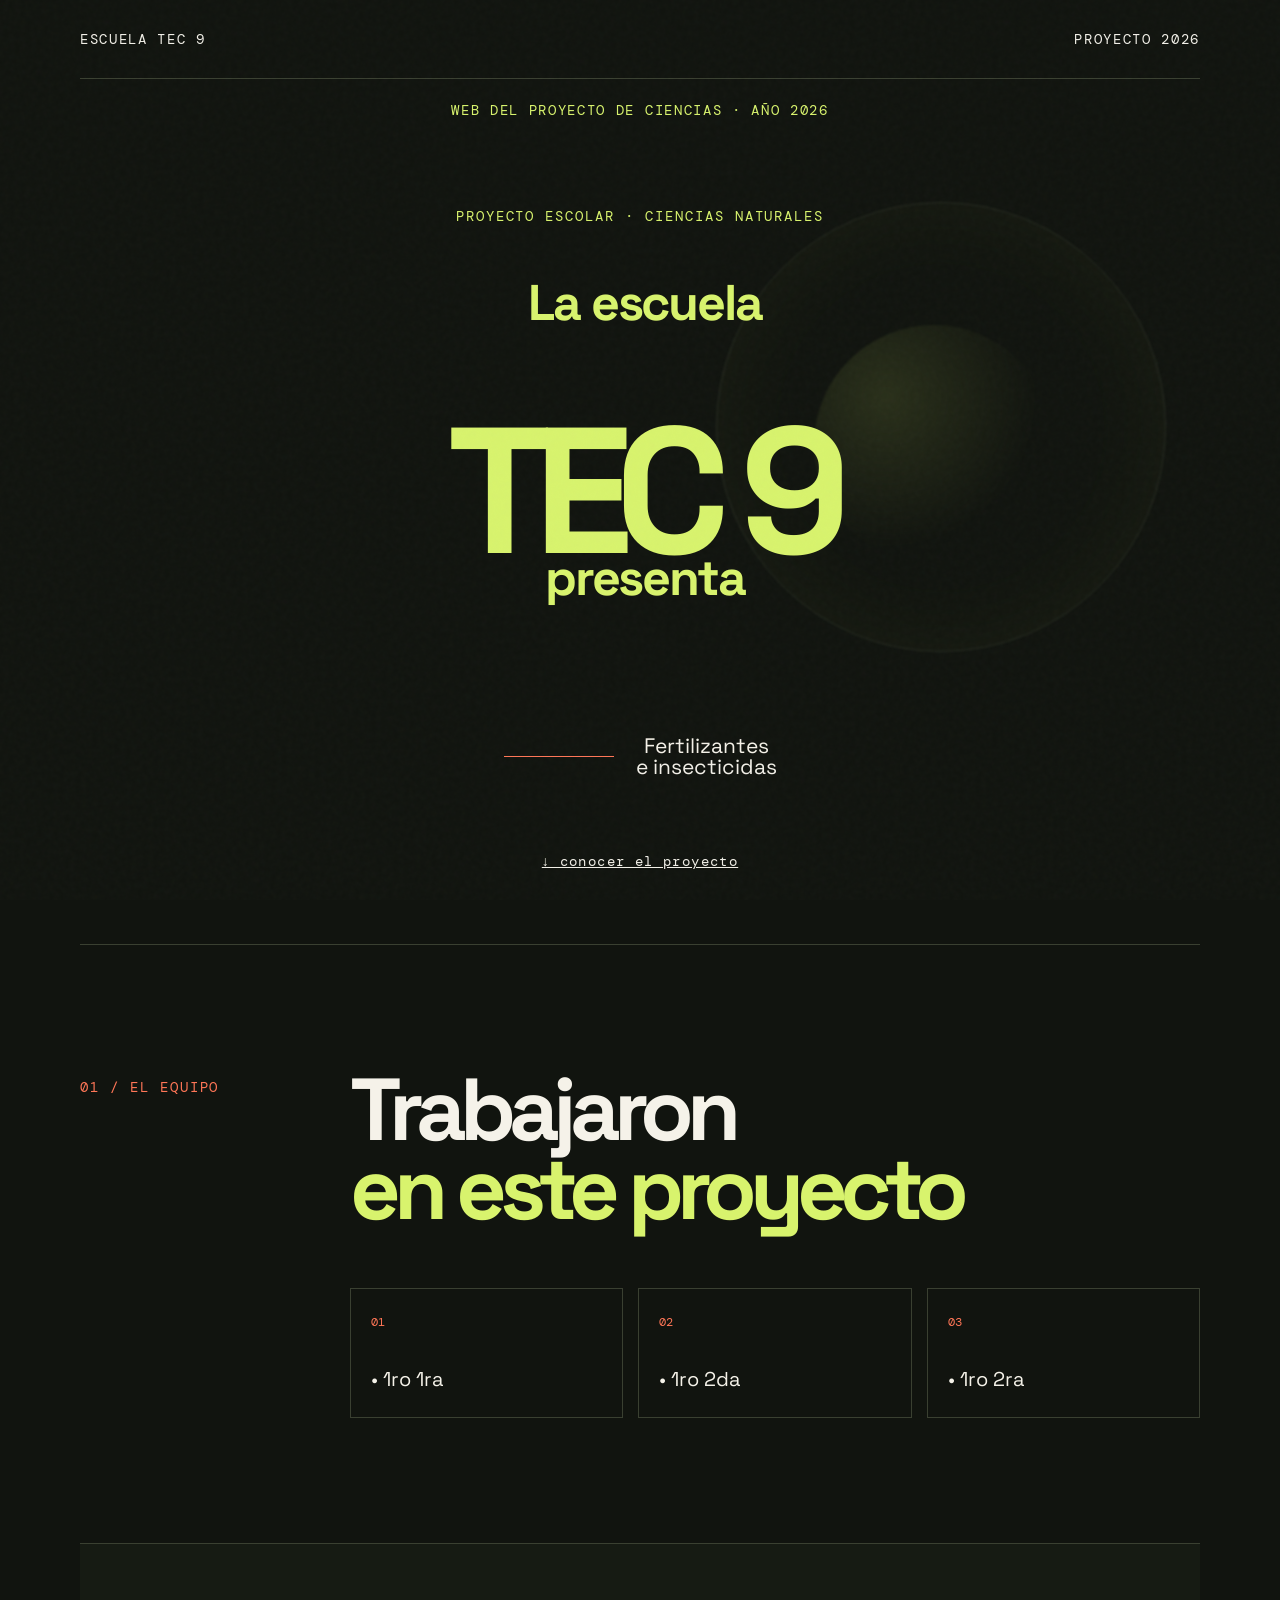
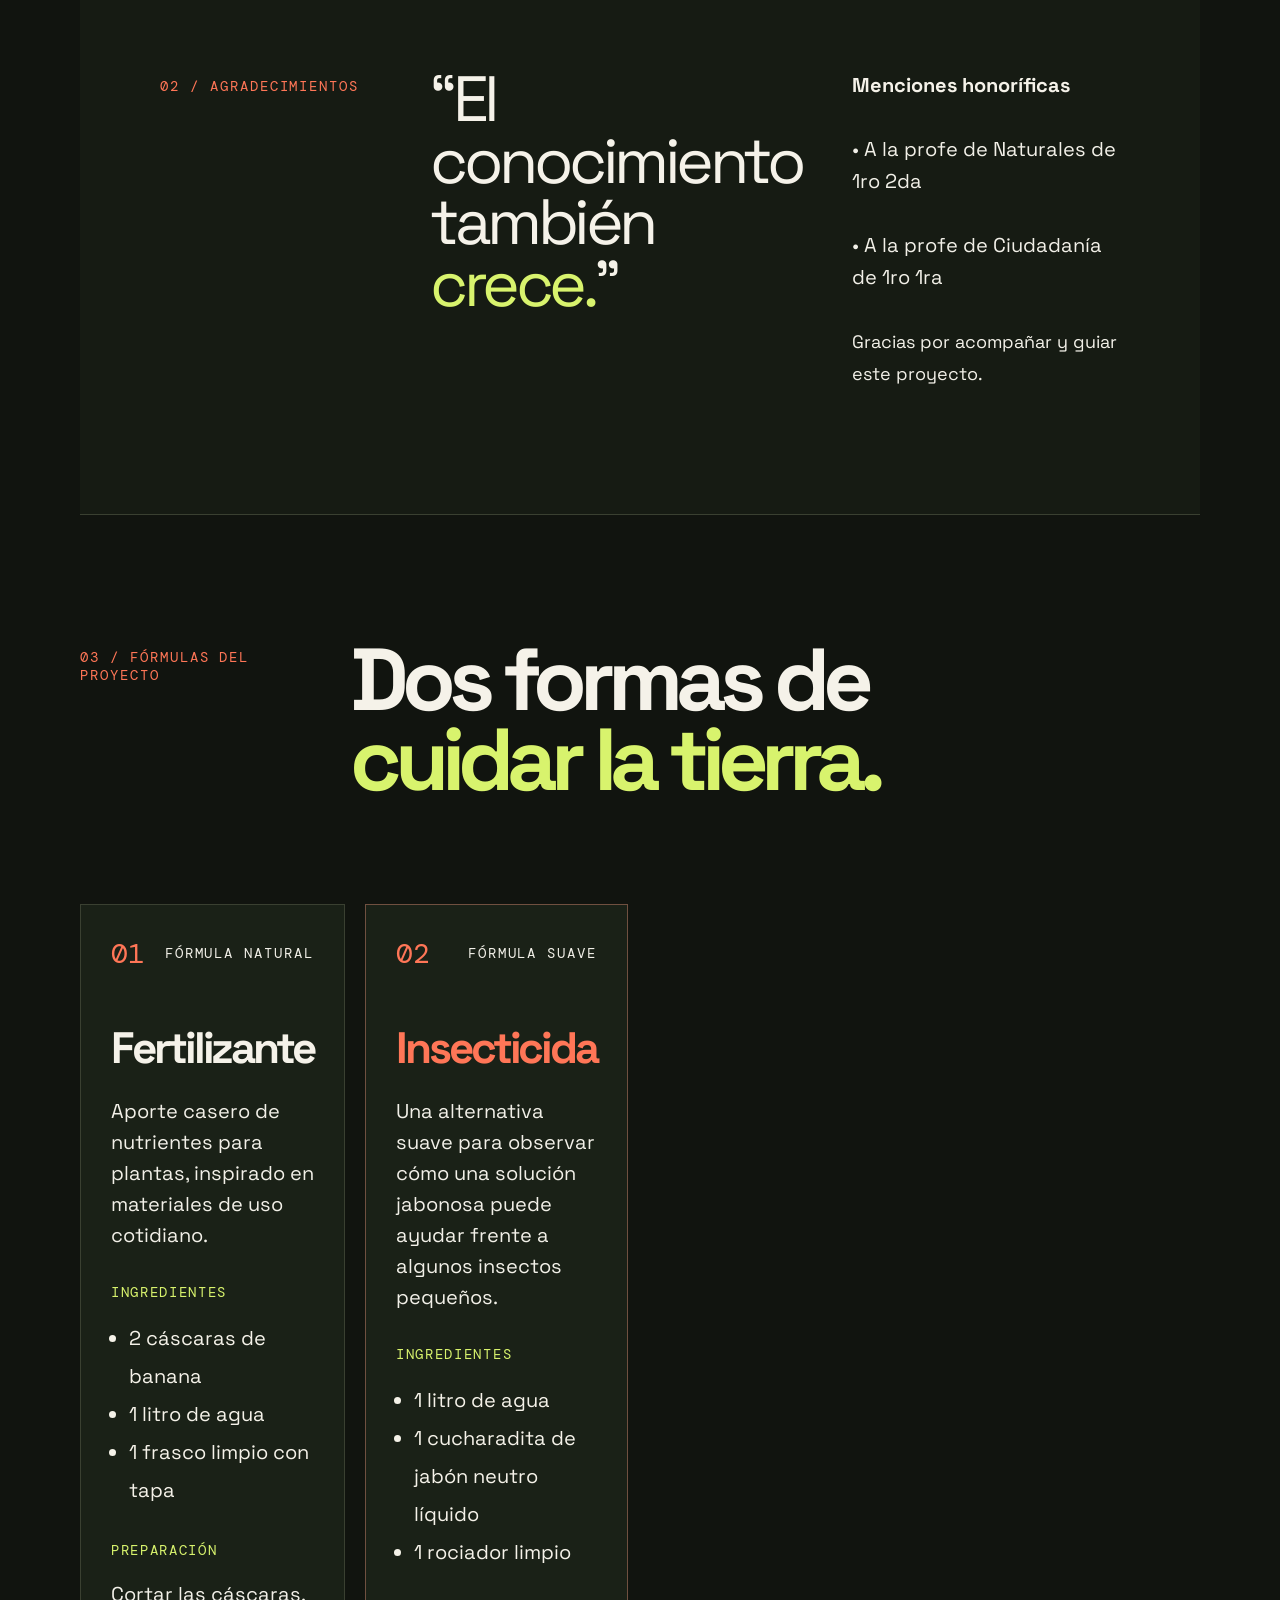
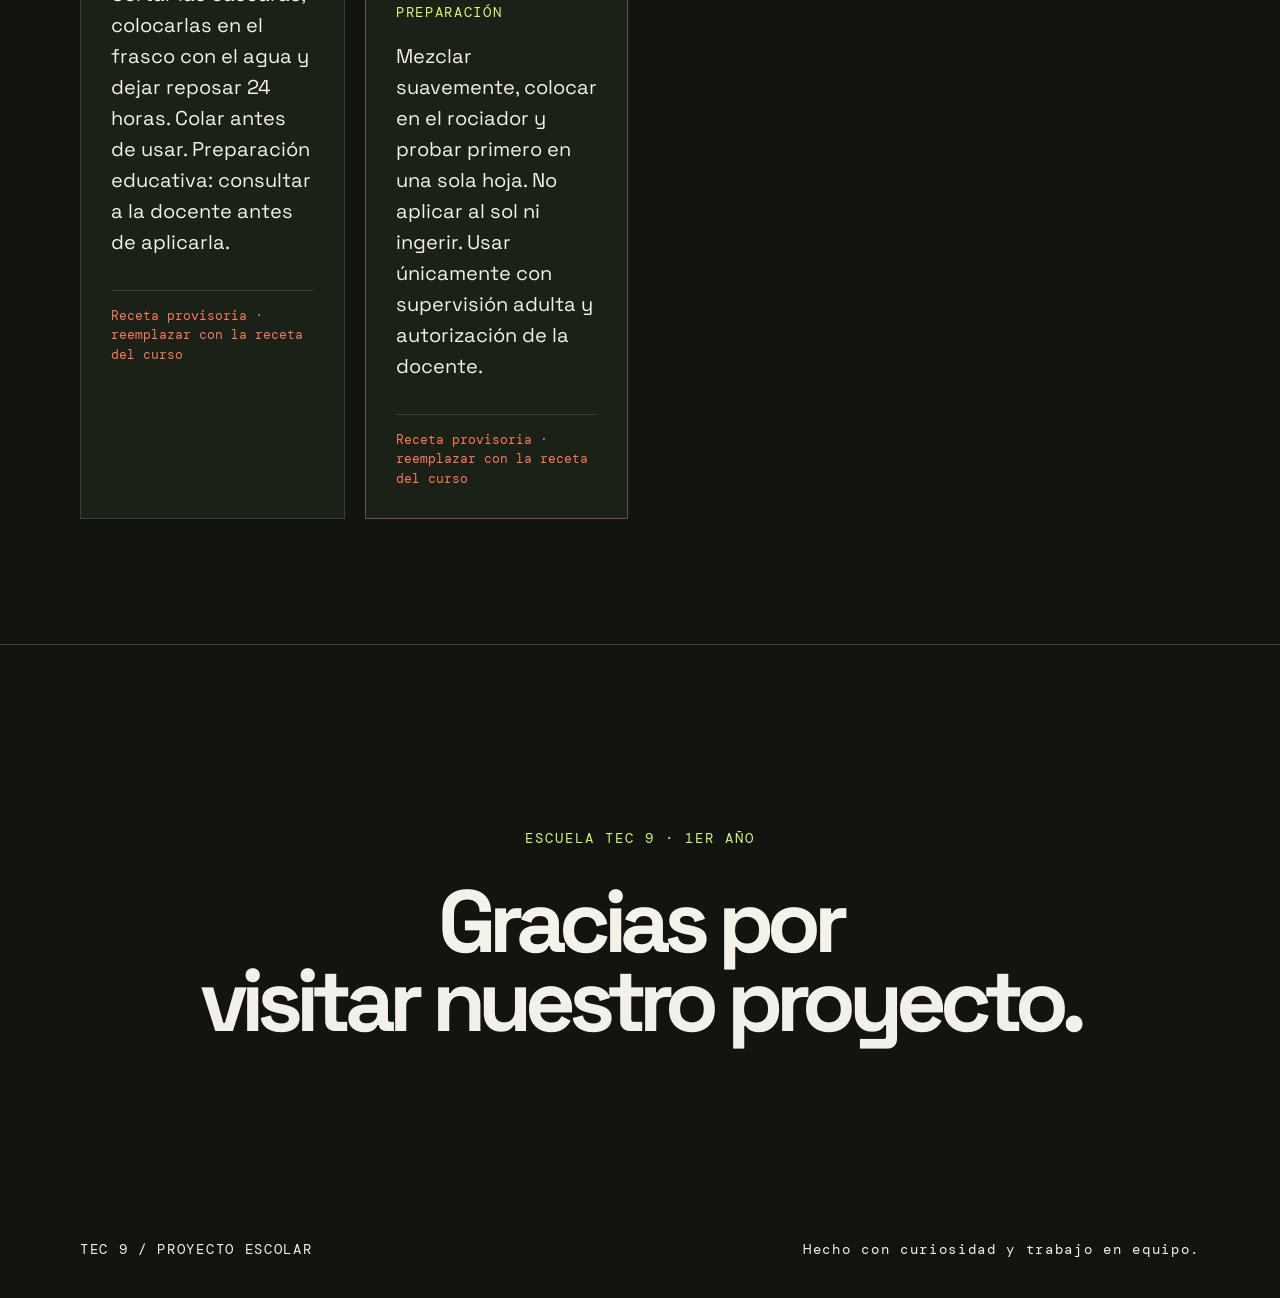
==== commit e47a729d: "Redefine school science project 2026" ====
--- a/index.html
+++ b/index.html
@@ -3,7 +3,7 @@
 <head><meta charset="utf-8"><meta name="viewport" content="width=device-width,initial-scale=1"><title>Escuela TEC 9 presenta — Fertilizantes e insecticidas</title><meta name="description" content="Proyecto escolar sobre fertilizantes e insecticidas naturales."><link rel="stylesheet" href="styles.css"></head>
 <body>
   <div class="grain"></div>
-  <header class="top"><span>ESCUELA TEC 9</span><span>PROYECTO 2026</span></header>
+  <header class="top"><span>ESCUELA TEC 9</span><span>PROYECTO 2026</span></header><p style="text-align:center;color:var(--green);font:14px 'DM Mono';letter-spacing:.12em;margin:22px 0 0">WEB DEL PROYECTO DE CIENCIAS · AÑO 2026</p>
   <main>
     <section class="cover"><div class="orb orb-a"></div><div class="orb orb-b"></div><p class="kicker reveal">PROYECTO ESCOLAR · CIENCIAS NATURALES</p><h1 class="reveal delay-1"><small>La escuela</small><br><span>TEC 9</span><br><small>presenta</small></h1><div class="title-line reveal delay-2"><span></span><p>Fertilizantes<br><i>e insecticidas</i></p></div><a class="scroll reveal delay-3" href="#equipo">↓ conocer el proyecto</a></section>
     <section id="equipo" class="section team"><div class="section-label">01 / EL EQUIPO</div><div><h2>Trabajaron<br><em>en este proyecto</em></h2><div class="classes"><div><b>01</b><span>• 1ro 1ra</span></div><div><b>02</b><span>• 1ro 2da</span></div><div><b>03</b><span>• 1ro 2ra</span></div></div></div></section>
--- a/styles.css
+++ b/styles.css
@@ -1,2 +1,2 @@
 @import url('https://fonts.googleapis.com/css2?family=DM+Mono:wght@400;500&family=Space+Grotesk:wght@400;500;600;700&display=swap');
-:root{--ink:#f5f2e9;--muted:#f2f0e8;--bg:#11140f;--green:#d8f36d;--orange:#ff7657;--line:#3a4031;--card:#1a2117}*{box-sizing:border-box}html{scroll-behavior:smooth}body{margin:0;background:var(--bg);color:var(--ink);font-family:'Space Grotesk',sans-serif}.ribbon{position:fixed;z-index:0;top:44%;left:-8%;width:116%;transform:rotate(-18deg);background:var(--green);color:#d94735;padding:13px 0;overflow:hidden;white-space:nowrap;font:700 18px 'DM Mono';letter-spacing:.12em;box-shadow:0 0 28px rgba(216,243,109,.12)}.ribbon span{display:block;animation:slide 24s linear infinite}.grain{position:fixed;inset:0;pointer-events:none;opacity:.035;z-index:5;background-image:url("data:image/svg+xml,%3Csvg viewBox='0 0 180 180' xmlns='http://www.w3.org/2000/svg'%3E%3Cfilter id='n'%3E%3CfeTurbulence type='fractalNoise' baseFrequency='.9' numOctaves='3' stitchTiles='stitch'/%3E%3C/filter%3E%3Crect width='100%25' height='100%25' filter='url(%23n)' opacity='.7'/%3E%3C/svg%3E")}a{color:inherit}.top,footer{width:min(1120px,calc(100% - 48px));margin:auto;display:flex;justify-content:space-between;font:11px 'DM Mono';letter-spacing:.12em;color:var(--muted)}.top{padding:30px 0;border-bottom:1px solid var(--line)}.cover{min-height:calc(100vh - 75px);width:min(1120px,calc(100% - 48px));margin:auto;display:flex;flex-direction:column;justify-content:center;position:relative;overflow:hidden;z-index:1}.cover>.kicker,.cover>h1,.cover>.title-line,.cover>.scroll{align-self:center;text-align:center}.cover>.title-line{margin-left:0}.kicker,.section-label,.tag{font:11px 'DM Mono';letter-spacing:.14em;color:var(--green)}h1{font-size:clamp(75px,14vw,190px);line-height:.77;letter-spacing:-.1em;margin:45px 0 38px;position:relative;z-index:1}h1 span{color:var(--green)}h1 small{font-size:.28em;letter-spacing:-.04em;color:var(--green);vertical-align:top;margin-left:10px}.title-line{display:flex;align-items:center;gap:22px;margin-left:9px}.title-line>span{height:1px;width:110px;background:var(--orange)}.title-line p{font-size:21px;line-height:1;margin:0}.title-line i{color:var(--muted);font-style:normal}.scroll{margin-top:75px;color:var(--muted);font:11px 'DM Mono';letter-spacing:.1em}.orb{position:absolute;border-radius:50%;filter:blur(1px);opacity:.55}.orb-a{width:450px;height:450px;right:3%;top:10%;border:1px solid var(--line);box-shadow:inset 0 0 90px rgba(216,243,109,.08)}.orb-b{width:240px;height:240px;right:13%;top:25%;background:radial-gradient(circle at 30% 30%,var(--green),transparent 65%);opacity:.12}.section,.honors{width:min(1120px,calc(100% - 48px));margin:auto;padding:125px 0;border-top:1px solid var(--line);display:grid;grid-template-columns:220px 1fr;gap:50px}.section-label{padding-top:8px;color:var(--orange)}h2{font-size:clamp(48px,7vw,88px);line-height:.9;letter-spacing:-.08em;margin:0 0 60px}h2 em{font-style:normal;color:var(--green)}.classes{display:grid;grid-template-columns:repeat(3,1fr);gap:15px}.classes div{border:1px solid var(--line);padding:25px 20px;min-height:130px;display:flex;flex-direction:column;justify-content:space-between}.classes b{font:12px 'DM Mono';color:var(--orange)}.classes span{font-size:20px}.honors{background:#161b13;max-width:none;padding-left:max(24px,calc((100% - 1120px)/2));padding-right:max(24px,calc((100% - 1120px)/2))}.honor-copy{display:grid;grid-template-columns:1.2fr 1fr;gap:50px}.big-quote{font-size:clamp(38px,5vw,70px);letter-spacing:-.07em;line-height:.96;margin:0}.big-quote em{color:var(--green);font-style:normal}.honor-text{color:var(--muted);line-height:1.6;margin:0}.honor-text strong{color:var(--ink);font-size:20px}.recipes h2{margin-bottom:55px}.recipe-grid{display:grid;grid-template-columns:1fr 1fr;gap:20px}.recipe{padding:30px;background:var(--card);border:1px solid var(--line);position:relative}.recipe.insecticide{border-color:#705040}.recipe-top{display:flex;justify-content:space-between;align-items:center}.number{font:28px 'DM Mono';color:var(--orange)}.tag{font-size:10px;color:var(--muted)}h3{font-size:44px;letter-spacing:-.07em;margin:48px 0 15px}.insecticide h3{color:var(--orange)}.intro,.recipe p{color:var(--muted);line-height:1.55}.recipe h4{font:11px 'DM Mono';text-transform:uppercase;letter-spacing:.12em;color:var(--green);margin:32px 0 12px}.recipe ul{padding-left:18px;line-height:1.9}.recipe-note{display:block;border-top:1px solid var(--line);margin-top:32px;padding-top:15px;color:var(--orange);font:10px 'DM Mono';line-height:1.5}.closing{padding:170px 24px;text-align:center;border-top:1px solid var(--line)}.closing h2{margin:35px 0 0}.closing h2 em{color:var(--muted)}footer{padding:24px 0 35px;line-height:2}@keyframes rise{from{opacity:0;transform:translateY(25px)}to{opacity:1;transform:none}}@keyframes slide{from{transform:translateX(0)}to{transform:translateX(-18%)}}.reveal{animation:rise .9s both}.delay-1{animation-delay:.15s}.delay-2{animation-delay:.3s}.delay-3{animation-delay:.5s}@media(max-width:700px){.top,footer,.cover,.section{width:calc(100% - 32px)}.top{padding:22px 0;font-size:9px}.cover{min-height:calc(100vh - 65px)}.orb-a{width:290px;height:290px;right:-100px;top:20%}h1{font-size:80px;margin:60px 0 35px}.section,.honors{display:block;padding:80px 16px}.section-label{margin-bottom:38px}.classes{grid-template-columns:1fr}.classes div{min-height:95px}.honor-copy{display:block}.honor-text{margin-top:45px}.recipe-grid{grid-template-columns:1fr}.recipe{padding:23px}h3{font-size:38px}.closing{padding:110px 20px}footer{display:block}}
+:root{--ink:#f5f2e9;--muted:#f2f0e8;--bg:#11140f;--green:#d8f36d;--orange:#ff7657;--line:#3a4031;--card:#1a2117}*{box-sizing:border-box}html{scroll-behavior:smooth}body{margin:0;background:var(--bg);color:var(--ink);font-family:'Space Grotesk',sans-serif}.grain{position:fixed;inset:0;pointer-events:none;opacity:.035;z-index:5;background-image:url("data:image/svg+xml,%3Csvg viewBox='0 0 180 180' xmlns='http://www.w3.org/2000/svg'%3E%3Cfilter id='n'%3E%3CfeTurbulence type='fractalNoise' baseFrequency='.9' numOctaves='3' stitchTiles='stitch'/%3E%3C/filter%3E%3Crect width='100%25' height='100%25' filter='url(%23n)' opacity='.7'/%3E%3C/svg%3E")}a{color:inherit}.top,footer{width:min(1120px,calc(100% - 48px));margin:auto;display:flex;justify-content:space-between;font:11px 'DM Mono';letter-spacing:.12em;color:var(--muted)}.top{padding:30px 0;border-bottom:1px solid var(--line)}.cover{min-height:calc(100vh - 75px);width:min(1120px,calc(100% - 48px));margin:auto;display:flex;flex-direction:column;justify-content:center;position:relative;overflow:hidden;z-index:1}.cover>.kicker,.cover>h1,.cover>.title-line,.cover>.scroll{align-self:center;text-align:center}.cover>.title-line{margin-left:0}.kicker,.section-label,.tag{font:11px 'DM Mono';letter-spacing:.14em;color:var(--green)}h1{font-size:clamp(75px,14vw,190px);line-height:.77;letter-spacing:-.1em;margin:45px 0 38px;position:relative;z-index:1}h1 span{color:var(--green)}h1 small{font-size:.28em;letter-spacing:-.04em;color:var(--green);vertical-align:top;margin-left:10px}.title-line{display:flex;align-items:center;gap:22px;margin-left:9px}.title-line>span{height:1px;width:110px;background:var(--orange)}.title-line p{font-size:21px;line-height:1;margin:0}.title-line i{color:var(--muted);font-style:normal}.scroll{margin-top:75px;color:var(--muted);font:11px 'DM Mono';letter-spacing:.1em}.orb{position:absolute;border-radius:50%;filter:blur(1px);opacity:.55}.orb-a{width:450px;height:450px;right:3%;top:10%;border:1px solid var(--line);box-shadow:inset 0 0 90px rgba(216,243,109,.08)}.orb-b{width:240px;height:240px;right:13%;top:25%;background:radial-gradient(circle at 30% 30%,var(--green),transparent 65%);opacity:.12}.section,.honors{width:min(1120px,calc(100% - 48px));margin:auto;padding:125px 0;border-top:1px solid var(--line);display:grid;grid-template-columns:220px 1fr;gap:50px}.section-label{padding-top:8px;color:var(--orange)}h2{font-size:clamp(48px,7vw,88px);line-height:.9;letter-spacing:-.08em;margin:0 0 60px}h2 em{font-style:normal;color:var(--green)}.classes{display:grid;grid-template-columns:repeat(3,1fr);gap:15px}.classes div{border:1px solid var(--line);padding:25px 20px;min-height:130px;display:flex;flex-direction:column;justify-content:space-between}.classes b{font:12px 'DM Mono';color:var(--orange)}.classes span{font-size:20px}.honors{background:#161b13;max-width:none;padding-left:max(24px,calc((100% - 1120px)/2));padding-right:max(24px,calc((100% - 1120px)/2))}.honor-copy{display:grid;grid-template-columns:1.2fr 1fr;gap:50px}.big-quote{font-size:clamp(38px,5vw,70px);letter-spacing:-.07em;line-height:.96;margin:0}.big-quote em{color:var(--green);font-style:normal}.honor-text{color:var(--muted);line-height:1.6;margin:0}.honor-text strong{color:var(--ink);font-size:20px}.recipes h2{margin-bottom:55px}.recipe-grid{display:grid;grid-template-columns:1fr 1fr;gap:20px}.recipe{padding:30px;background:var(--card);border:1px solid var(--line);position:relative}.recipe.insecticide{border-color:#705040}.recipe-top{display:flex;justify-content:space-between;align-items:center}.number{font:28px 'DM Mono';color:var(--orange)}.tag{font-size:10px;color:var(--muted)}h3{font-size:44px;letter-spacing:-.07em;margin:48px 0 15px}.insecticide h3{color:var(--orange)}.intro,.recipe p{color:var(--muted);line-height:1.55}.recipe h4{font:11px 'DM Mono';text-transform:uppercase;letter-spacing:.12em;color:var(--green);margin:32px 0 12px}.recipe ul{padding-left:18px;line-height:1.9}.recipe-note{display:block;border-top:1px solid var(--line);margin-top:32px;padding-top:15px;color:var(--orange);font:10px 'DM Mono';line-height:1.5}.closing{padding:170px 24px;text-align:center;border-top:1px solid var(--line)}.closing h2{margin:35px 0 0}.closing h2 em{color:var(--muted)}footer{padding:24px 0 35px;line-height:2}body{font-size:18px}.top,footer{font-size:14px}.kicker,.section-label,.tag,.scroll{font-size:14px}.recipe h4{font-size:14px}.recipe-note{font-size:13px}.honor-text,.recipe p,.recipe li,.classes span{font-size:20px}.honor-text span{font-size:18px}@keyframes rise{from{opacity:0;transform:translateY(25px)}to{opacity:1;transform:none}}.reveal{animation:rise .9s both}.delay-1{animation-delay:.15s}.delay-2{animation-delay:.3s}.delay-3{animation-delay:.5s}@media(max-width:700px){.top,footer,.cover,.section{width:calc(100% - 32px)}.top{padding:22px 0;font-size:9px}.cover{min-height:calc(100vh - 65px)}.orb-a{width:290px;height:290px;right:-100px;top:20%}h1{font-size:80px;margin:60px 0 35px}.section,.honors{display:block;padding:80px 16px}.section-label{margin-bottom:38px}.classes{grid-template-columns:1fr}.classes div{min-height:95px}.honor-copy{display:block}.honor-text{margin-top:45px}.recipe-grid{grid-template-columns:1fr}.recipe{padding:23px}h3{font-size:38px}.closing{padding:110px 20px}footer{display:block}}
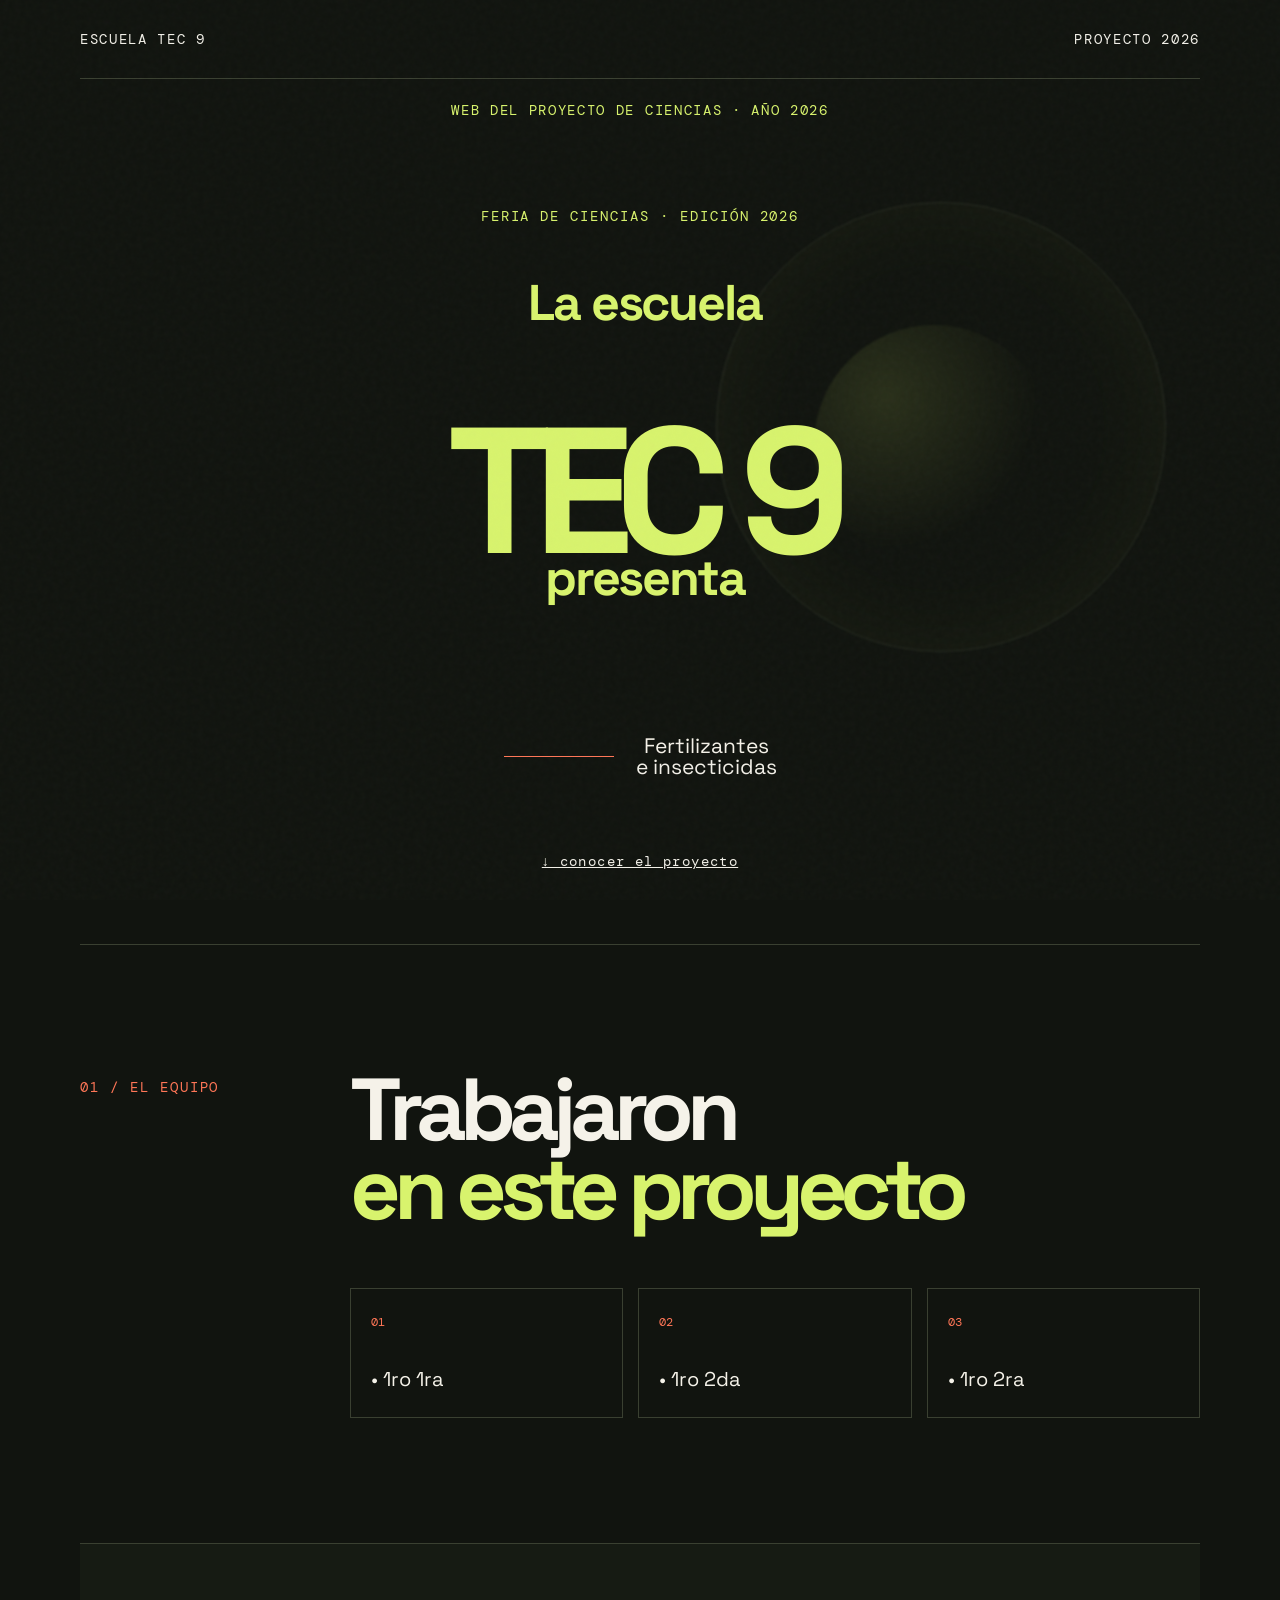
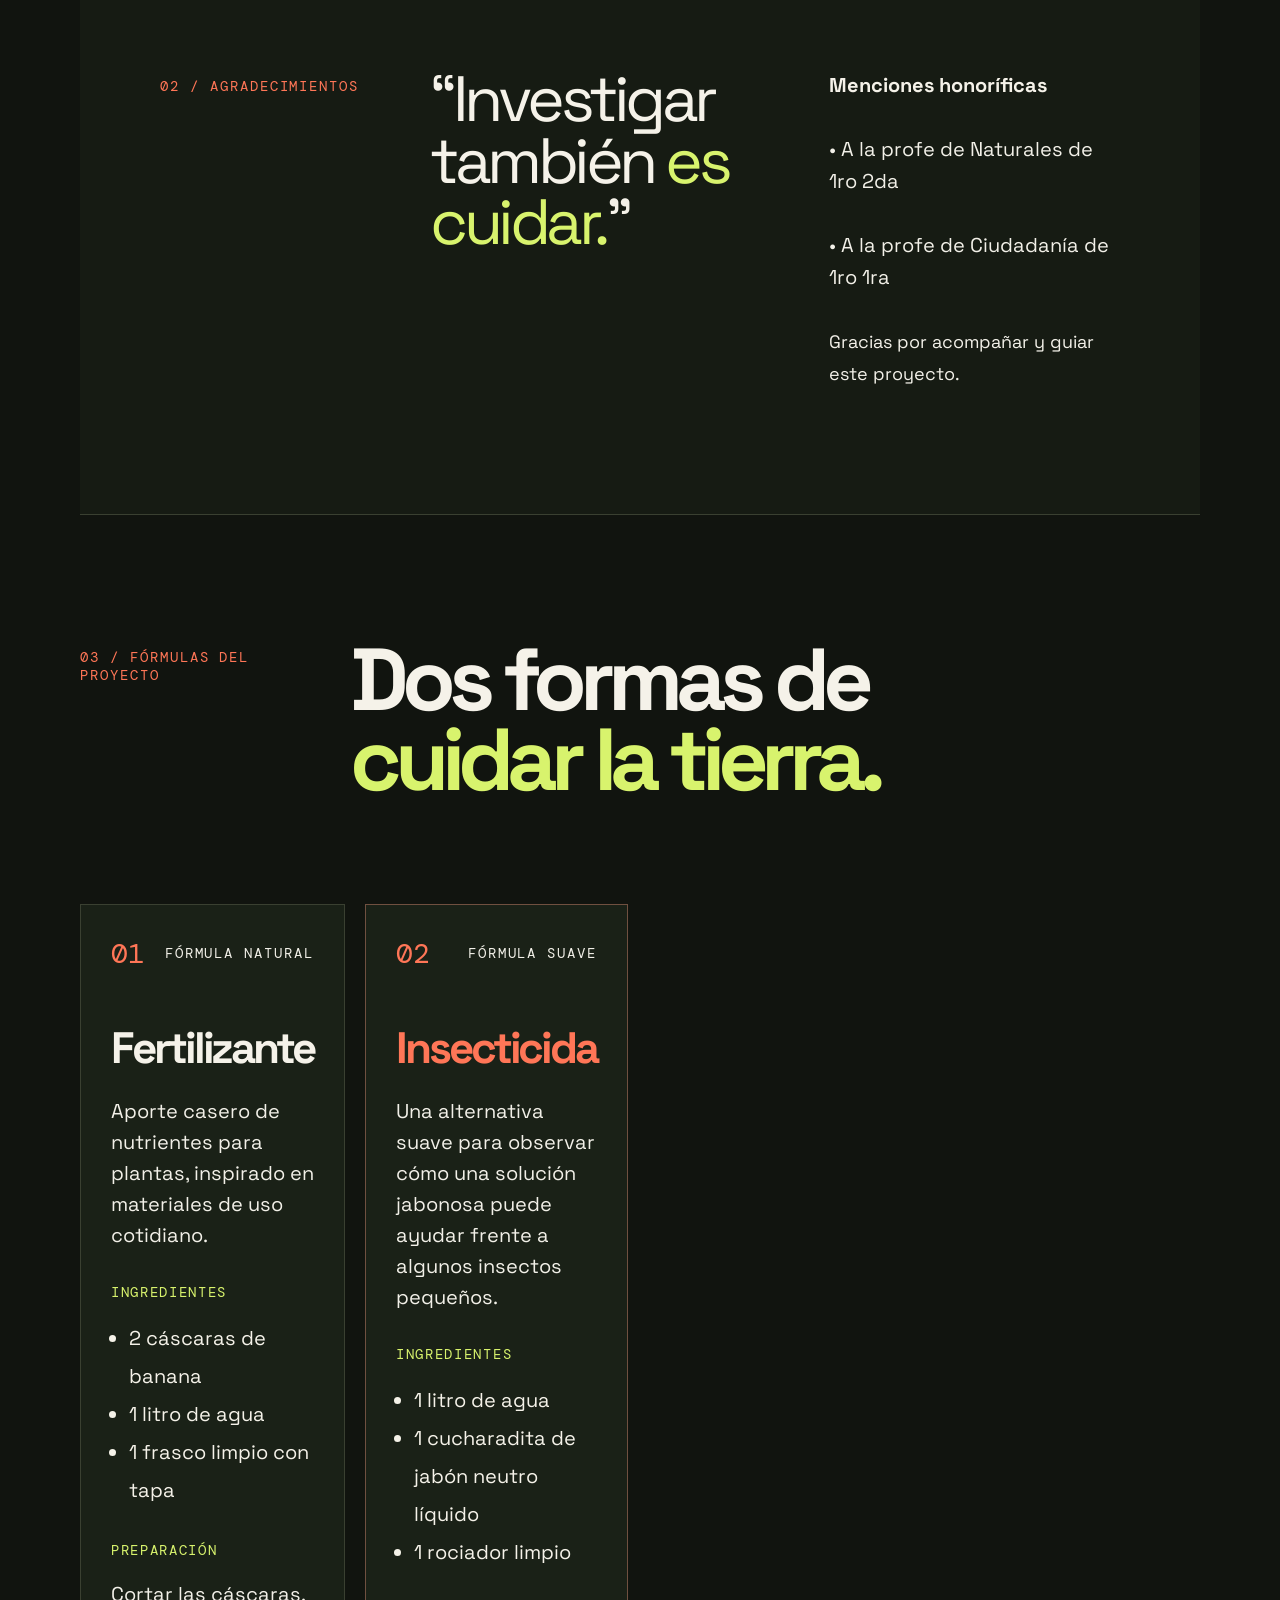
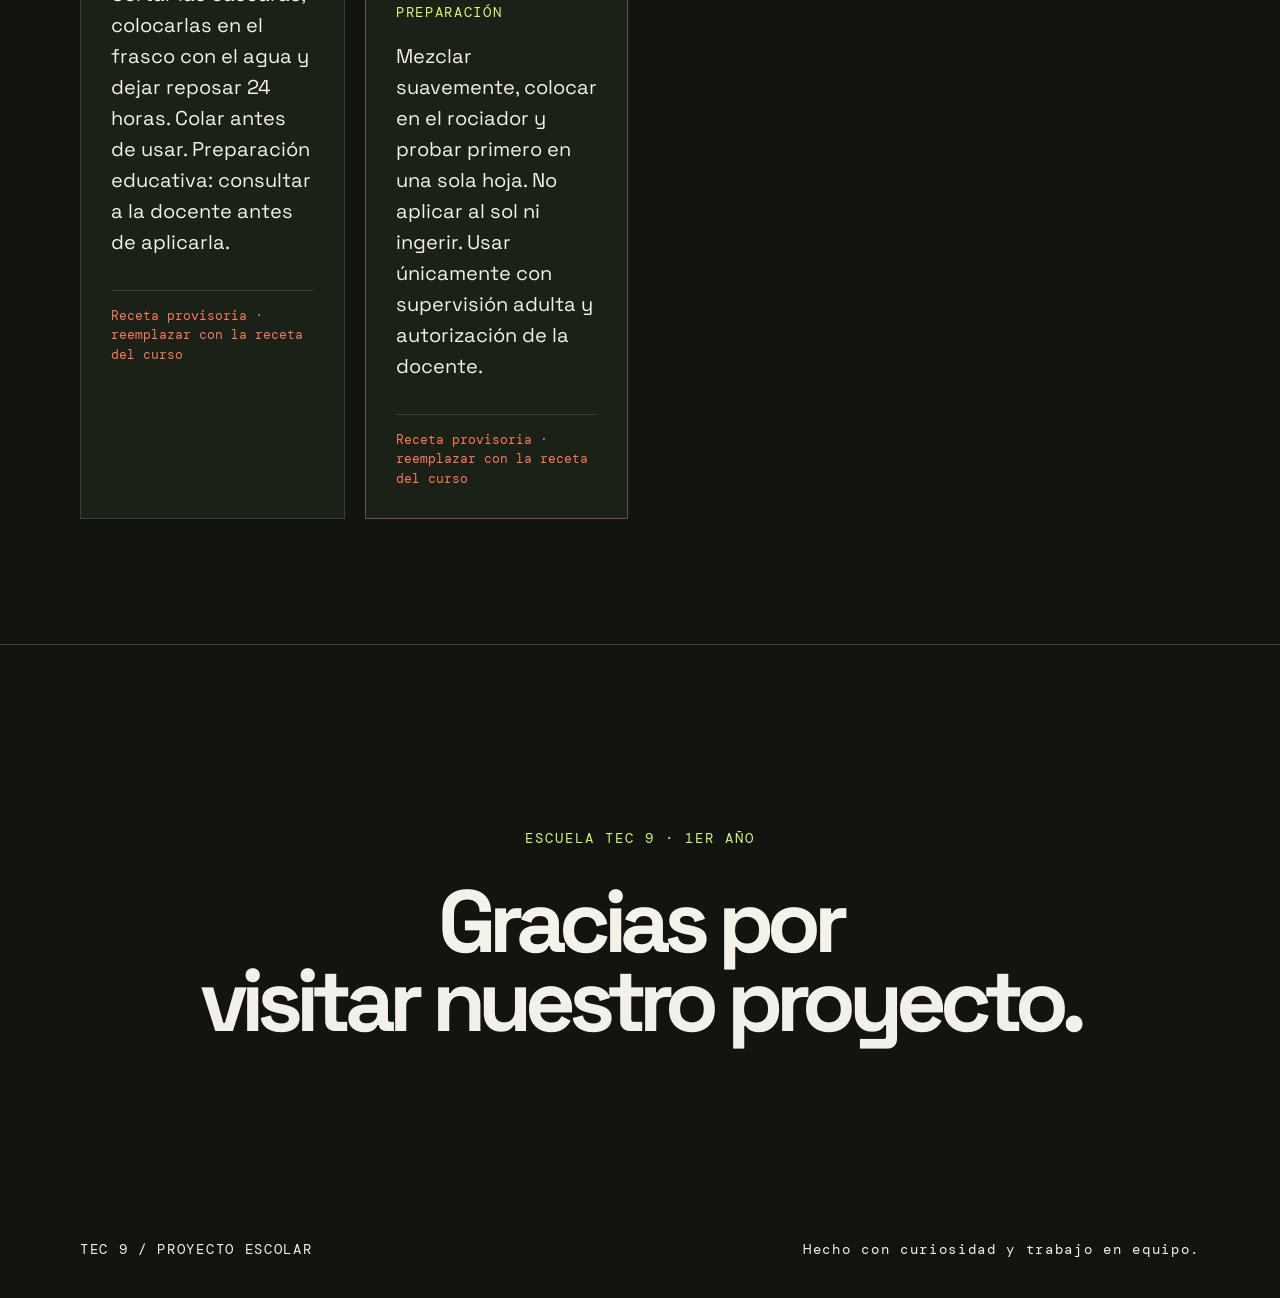
==== commit 87e915db: "Actualiza portada del proyecto de ciencias" ====
--- a/index.html
+++ b/index.html
@@ -5,9 +5,9 @@
   <div class="grain"></div>
   <header class="top"><span>ESCUELA TEC 9</span><span>PROYECTO 2026</span></header><p style="text-align:center;color:var(--green);font:14px 'DM Mono';letter-spacing:.12em;margin:22px 0 0">WEB DEL PROYECTO DE CIENCIAS · AÑO 2026</p>
   <main>
-    <section class="cover"><div class="orb orb-a"></div><div class="orb orb-b"></div><p class="kicker reveal">PROYECTO ESCOLAR · CIENCIAS NATURALES</p><h1 class="reveal delay-1"><small>La escuela</small><br><span>TEC 9</span><br><small>presenta</small></h1><div class="title-line reveal delay-2"><span></span><p>Fertilizantes<br><i>e insecticidas</i></p></div><a class="scroll reveal delay-3" href="#equipo">↓ conocer el proyecto</a></section>
+    <section class="cover"><div class="orb orb-a"></div><div class="orb orb-b"></div><p class="kicker reveal">FERIA DE CIENCIAS · EDICIÓN 2026</p><h1 class="reveal delay-1"><small>La escuela</small><br><span>TEC 9</span><br><small>presenta</small></h1><div class="title-line reveal delay-2"><span></span><p>Fertilizantes<br><i>e insecticidas</i></p></div><a class="scroll reveal delay-3" href="#equipo">↓ conocer el proyecto</a></section>
     <section id="equipo" class="section team"><div class="section-label">01 / EL EQUIPO</div><div><h2>Trabajaron<br><em>en este proyecto</em></h2><div class="classes"><div><b>01</b><span>• 1ro 1ra</span></div><div><b>02</b><span>• 1ro 2da</span></div><div><b>03</b><span>• 1ro 2ra</span></div></div></div></section>
-    <section class="honors"><div class="section-label">02 / AGRADECIMIENTOS</div><div class="honor-copy"><p class="big-quote">“El conocimiento<br>también <em>crece.</em>”</p><p class="honor-text"><strong>Menciones honoríficas</strong><br><br>• A la profe de Naturales de 1ro 2da<br><br>• A la profe de Ciudadanía de 1ro 1ra<br><br><span>Gracias por acompañar y guiar este proyecto.</span></p></div></section>
+    <section class="honors"><div class="section-label">02 / AGRADECIMIENTOS</div><div class="honor-copy"><p class="big-quote">“Investigar<br>también <em>es cuidar.</em>”</p><p class="honor-text"><strong>Menciones honoríficas</strong><br><br>• A la profe de Naturales de 1ro 2da<br><br>• A la profe de Ciudadanía de 1ro 1ra<br><br><span>Gracias por acompañar y guiar este proyecto.</span></p></div></section>
     <section id="recetas" class="recipes section"><div class="section-label">03 / FÓRMULAS DEL PROYECTO</div><h2>Dos formas de<br><em>cuidar la tierra.</em></h2><div class="recipe-grid"><article class="recipe fertilizer"><div class="recipe-top"><span class="number">01</span><span class="tag">FÓRMULA NATURAL</span></div><h3>Fertilizante</h3><p class="intro">Aporte casero de nutrientes para plantas, inspirado en materiales de uso cotidiano.</p><h4>Ingredientes</h4><ul><li>2 cáscaras de banana</li><li>1 litro de agua</li><li>1 frasco limpio con tapa</li></ul><h4>Preparación</h4><p>Cortar las cáscaras, colocarlas en el frasco con el agua y dejar reposar 24 horas. Colar antes de usar. Preparación educativa: consultar a la docente antes de aplicarla.</p><span class="recipe-note">Receta provisoria · reemplazar con la receta del curso</span></article><article class="recipe insecticide"><div class="recipe-top"><span class="number">02</span><span class="tag">FÓRMULA SUAVE</span></div><h3>Insecticida</h3><p class="intro">Una alternativa suave para observar cómo una solución jabonosa puede ayudar frente a algunos insectos pequeños.</p><h4>Ingredientes</h4><ul><li>1 litro de agua</li><li>1 cucharadita de jabón neutro líquido</li><li>1 rociador limpio</li></ul><h4>Preparación</h4><p>Mezclar suavemente, colocar en el rociador y probar primero en una sola hoja. No aplicar al sol ni ingerir. Usar únicamente con supervisión adulta y autorización de la docente.</p><span class="recipe-note">Receta provisoria · reemplazar con la receta del curso</span></article></div></section>
     <section class="closing"><p class="kicker">ESCUELA TEC 9 · 1ER AÑO</p><h2>Gracias por<br><em>visitar nuestro proyecto.</em></h2></section>
   </main><footer><span>TEC 9 / PROYECTO ESCOLAR</span><span>Hecho con curiosidad y trabajo en equipo.</span></footer>
